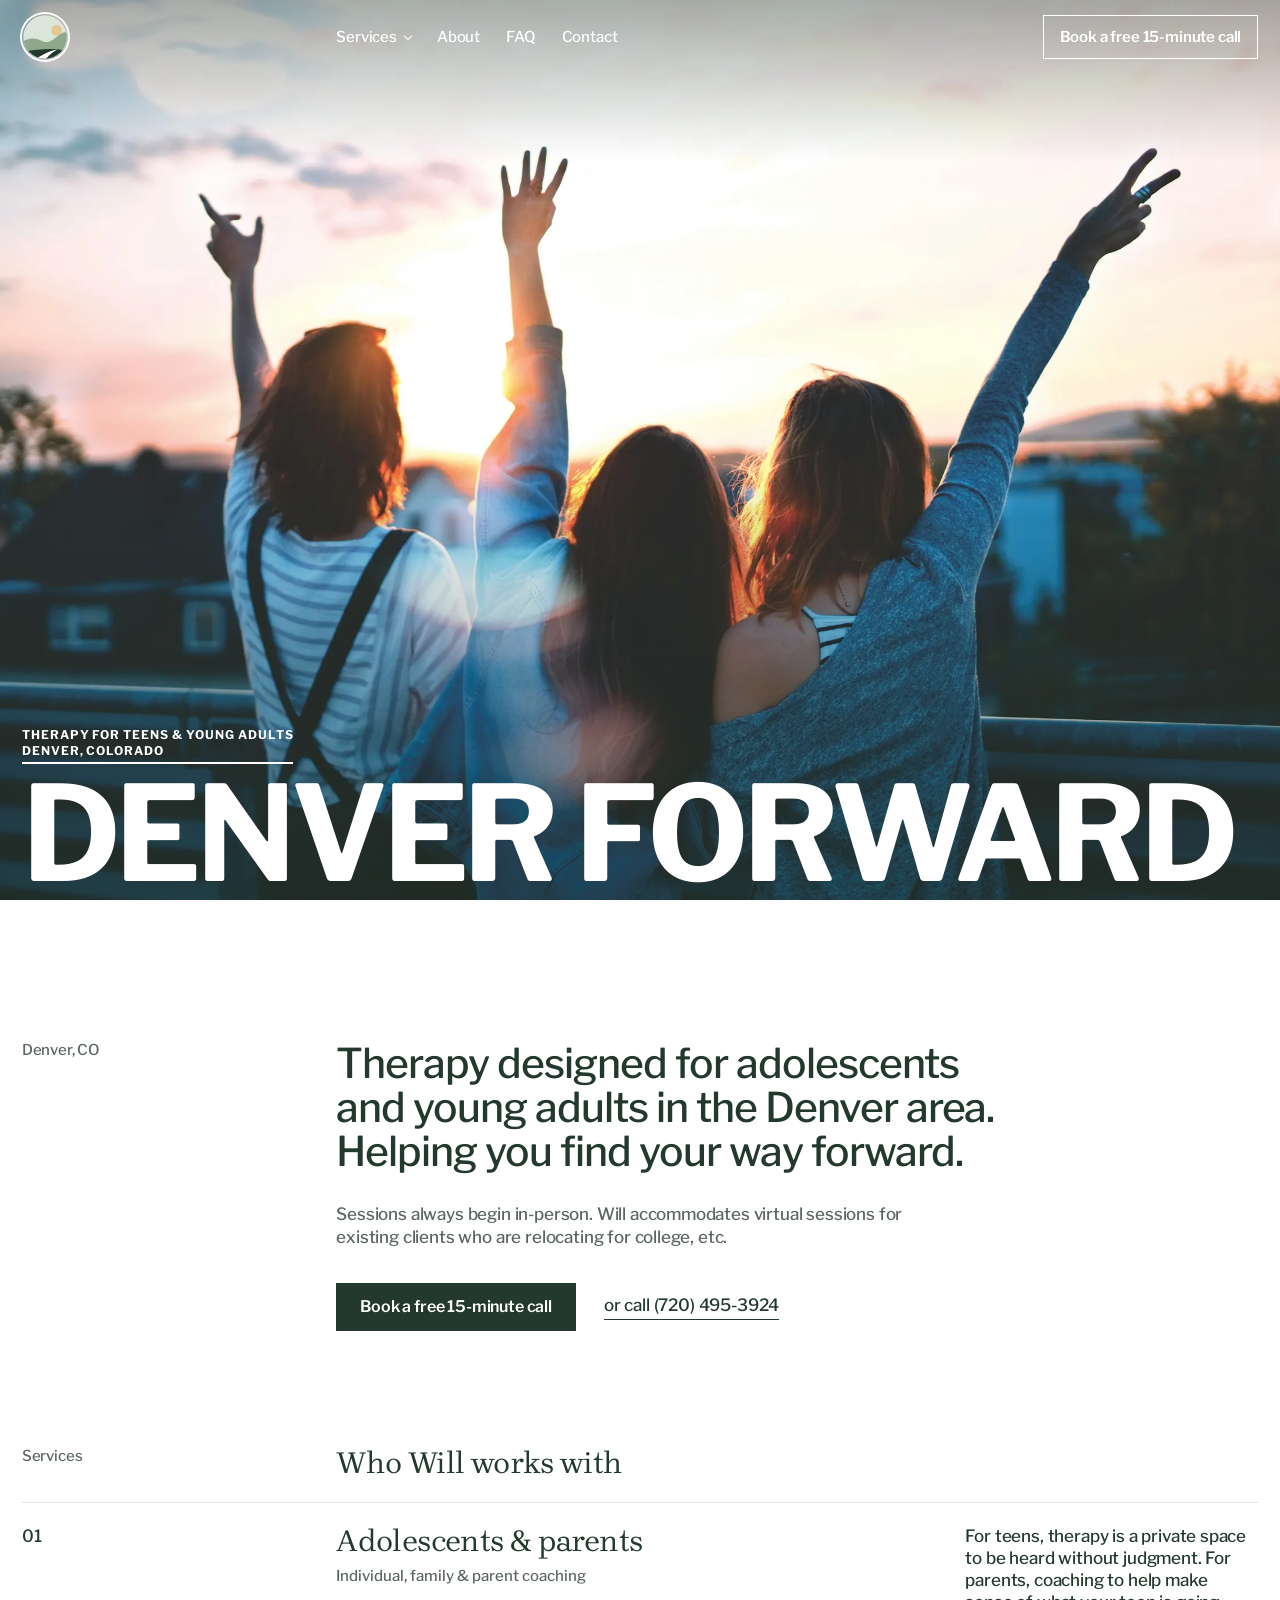
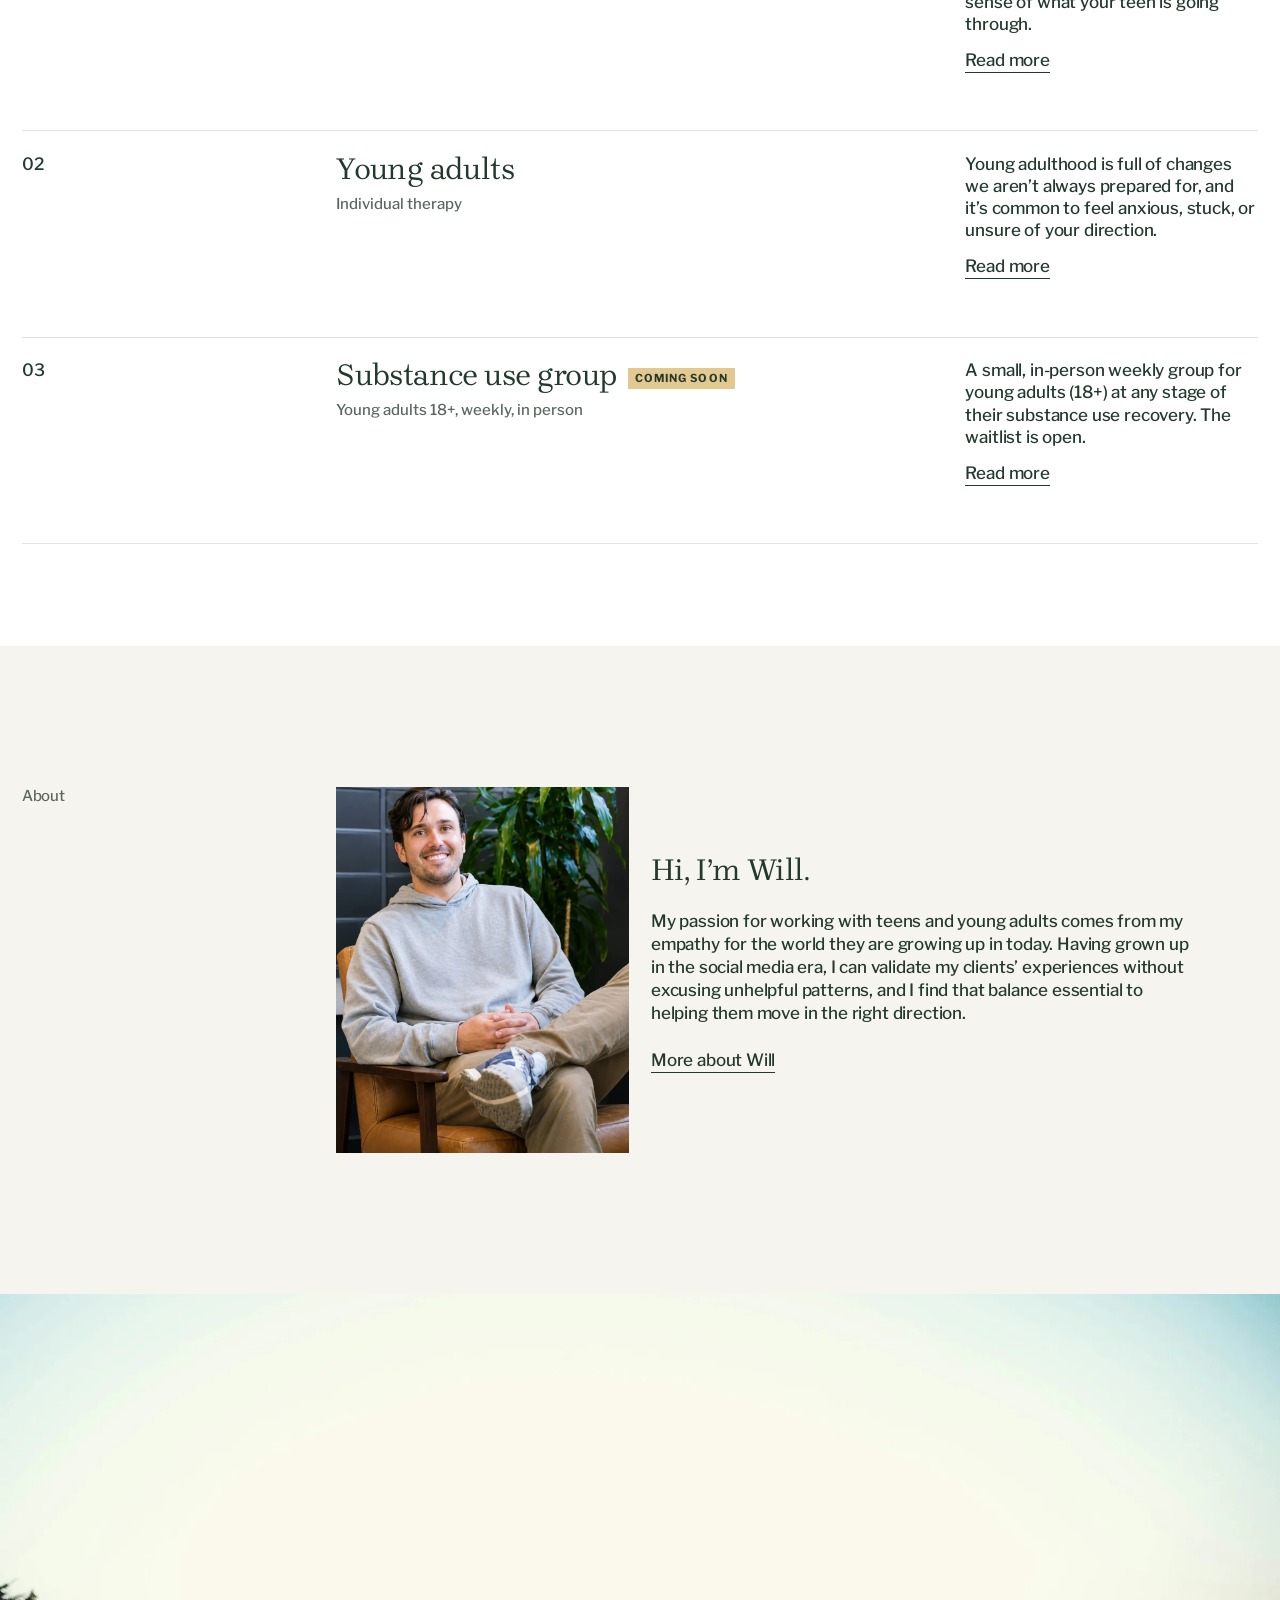
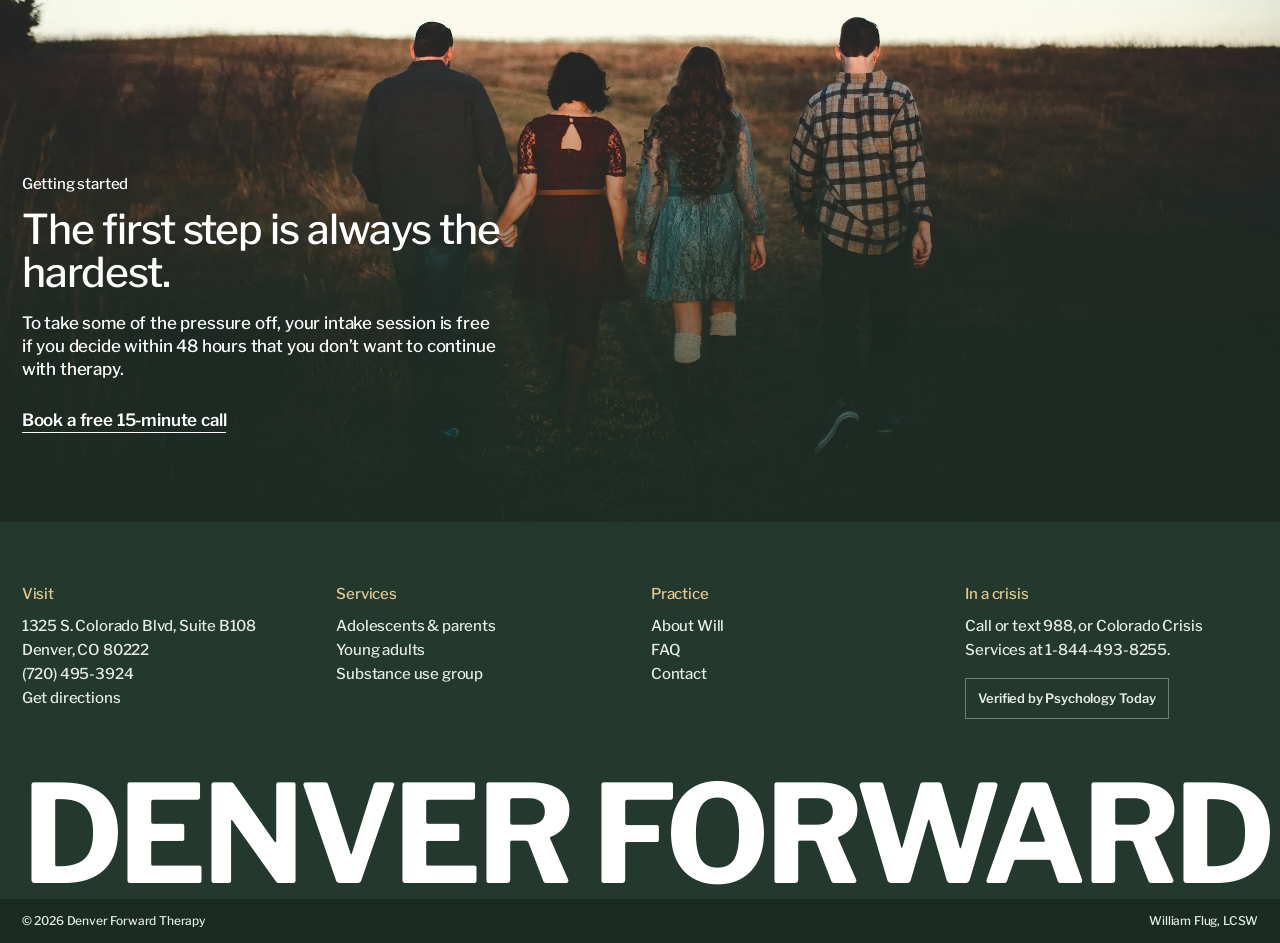
==== index.html @ 70a5f7c2 "Swap band photo to family walking at sunset" ====
<!doctype html>
<html lang="en">
<head>
<meta charset="utf-8">
<meta name="viewport" content="width=device-width, initial-scale=1">
<title>Denver Forward Therapy | Therapy for Teens &amp; Young Adults in Denver</title>
<meta name="description" content="Therapy designed for adolescents and young adults in the Denver area. In-person sessions off Colorado Blvd and I-25 with William Flug, LCSW.">
<meta name="robots" content="noindex, nofollow">
<link rel="canonical" href="https://denverforwardtherapy.com/">
<meta property="og:type" content="website">
<meta property="og:site_name" content="Denver Forward Therapy">
<meta property="og:title" content="Denver Forward Therapy | Therapy for Teens &amp; Young Adults in Denver">
<meta property="og:description" content="Therapy designed for adolescents and young adults in the Denver area. In-person sessions off Colorado Blvd and I-25 with William Flug, LCSW.">
<meta property="og:url" content="https://denverforwardtherapy.com/">
<meta property="og:image" content="https://denverforwardtherapy.com/assets/img/hero-friends-sunset.webp">
<meta name="theme-color" content="#23392D">
<link rel="icon" href="assets/favicon.svg" type="image/svg+xml">
<link rel="apple-touch-icon" href="assets/apple-touch-icon.png">
<link rel="preconnect" href="https://fonts.googleapis.com">
<link rel="preconnect" href="https://fonts.gstatic.com" crossorigin>
<link href="https://fonts.googleapis.com/css2?family=Brygada+1918:wght@400;500&amp;family=Libre+Franklin:wght@400;500;600;700&amp;display=swap" rel="stylesheet">
<link rel="stylesheet" href="assets/site.css">
<script type="application/ld+json">{"@context": "https://schema.org", "@graph": [{"@type": ["LocalBusiness", "MedicalBusiness"], "@id": "https://denverforwardtherapy.com/#practice", "name": "Denver Forward Therapy", "url": "https://denverforwardtherapy.com/", "telephone": "+1-720-495-3924", "image": "https://denverforwardtherapy.com/assets/img/william-flug.webp", "logo": "https://denverforwardtherapy.com/assets/logo.svg", "description": "Therapy designed for adolescents and young adults in the Denver area.", "address": {"@type": "PostalAddress", "streetAddress": "1325 S. Colorado Blvd, Suite B108", "addressLocality": "Denver", "addressRegion": "CO", "postalCode": "80222", "addressCountry": "US"}, "areaServed": {"@type": "City", "name": "Denver"}, "priceRange": "$150 to $175 per session", "paymentAccepted": "HSA, FSA", "founder": {"@type": "Person", "name": "William Flug", "honorificSuffix": "LCSW", "jobTitle": "Licensed Clinical Social Worker", "alumniOf": "University of Denver"}}]}</script>
</head>
<body>
<a class="skip" href="#main">Skip to content</a>
<header class="top g" id="top">
  <a class="home" href="" aria-label="Denver Forward Therapy, home"><img src="assets/badge.svg" alt="Denver Forward Therapy" width="46" height="46"></a>
  <nav aria-label="Main">
    <div class="drop"><button class="ul" type="button" aria-expanded="false" aria-haspopup="true">Services</button><ul><li><a href="services/adolescents-and-parents/">Adolescents &amp; parents<small>Individual, family &amp; parent coaching</small></a></li><li><a href="services/young-adults/">Young adults<small>Individual therapy</small></a></li><li><a href="services/substance-use-group/">Substance use group<small>Young adults 18+, weekly, in person</small></a></li></ul></div>
    <a class="ul" href="about/">About</a>
    <a class="ul" href="faq/">FAQ</a>
    <a class="ul" href="contact/">Contact</a>
    <a class="btn mct" href="contact/">Book a free 15-minute call</a>
  </nav>
  <a class="ct" href="contact/">Book a free 15-minute call</a>
  <button class="menu-btn" aria-expanded="false">Menu</button>
</header>
<main id="main">
<section class="hero" aria-label="Denver Forward Therapy">
  <img src="assets/img/hero-friends-sunset.webp" alt="Three friends on a rooftop with their arms raised toward the sunset" width="2400" height="1603" fetchpriority="high">
  <div class="mark"><span class="word">DENVER FORWARD</span><span class="tag">Therapy for teens &amp; young adults<br>Denver, Colorado</span></div>
</section>

<section class="intro g">
  <p class="lab">Denver, CO</p>
  <p class="big">Therapy designed for adolescents and young adults in the Denver area. Helping you find your way forward.</p>
  <p class="sub">Sessions always begin in-person. Will accommodates virtual sessions for existing clients who are relocating for college, etc.</p>
  <p class="cta"><a class="btn" href="contact/">Book a free 15-minute call</a><a class="line" href="tel:+17204953924">or call (720) 495-3924</a></p>
</section>

<section class="svc" id="services" aria-labelledby="svc-h">
  <div class="g head"><p class="lab">Services</p><h2 id="svc-h">Who Will works with</h2></div>
  <div class="service g" data-img="0">
    <span class="n">01</span>
    <h3><a class="ul" href="services/adolescents-and-parents/">Adolescents &amp; parents</a><small>Individual, family &amp; parent coaching</small></h3>
    <div class="d"><p>For teens, therapy is a private space to be heard without judgment. For parents, coaching to help make sense of what your teen is going through.</p><p><a class="line" href="services/adolescents-and-parents/">Read more</a></p></div>
  </div>
  <div class="service g" data-img="1">
    <span class="n">02</span>
    <h3><a class="ul" href="services/young-adults/">Young adults</a><small>Individual therapy</small></h3>
    <div class="d"><p>Young adulthood is full of changes we aren&rsquo;t always prepared for, and it&rsquo;s common to feel anxious, stuck, or unsure of your direction.</p><p><a class="line" href="services/young-adults/">Read more</a></p></div>
  </div>
  <div class="service g" data-img="2">
    <span class="n">03</span>
    <h3><a class="ul" href="services/substance-use-group/">Substance use group</a><span class="soon">Coming soon</span><small>Young adults 18+, weekly, in person</small></h3>
    <div class="d"><p>A small, in-person weekly group for young adults (18+) at any stage of their substance use recovery. The waitlist is open.</p><p><a class="line" href="services/substance-use-group/">Read more</a></p></div>
  </div>
</section>
<div class="hover-image" id="hover" aria-hidden="true"><img src="assets/img/teens.webp" alt=""><img src="assets/img/young-adults.webp" alt=""><img src="assets/img/substance-use.webp" alt=""></div>

<section class="about" aria-labelledby="ab-h">
  <div class="g">
    <p class="lab">About</p>
    <div class="pic"><img src="assets/img/william-flug.webp" alt="William Flug smiling in a leather armchair in his office, with a tall plant behind him" width="1100" height="1100"></div>
    <div class="txt">
      <h2 id="ab-h">Hi, I&rsquo;m Will.</h2>
      <p>My passion for working with teens and young adults comes from my empathy for the world they are growing up in today. Having grown up in the social media era, I can validate my clients&rsquo; experiences without excusing unhelpful patterns, and I find that balance essential to helping them move in the right direction.</p>
      <p class="more"><a class="line" href="about/">More about Will</a></p>
    </div>
  </div>
</section>

<section class="band" aria-labelledby="band-h">
  <img src="assets/img/family-walking-sunset.webp" alt="A family of four walking together across a field at sunset" width="2400" height="1600" loading="lazy">
  <div class="in g">
    <p class="lab">Getting started</p>
    <h2 id="band-h">The first step is always the hardest.</h2>
    <p>To take some of the pressure off, your intake session is free if you decide within 48 hours that you don&rsquo;t want to continue with therapy.</p>
    <p class="cta"><a class="line" href="contact/">Book a free 15-minute call</a></p>
  </div>
</section>
</main>
<footer>
  <div class="g">
    <div class="c"><b>Visit</b>1325 S. Colorado Blvd, Suite B108<br>Denver, CO 80222<br><a href="tel:+17204953924">(720) 495-3924</a><br><a href="https://www.google.com/maps/search/?api=1&amp;query=1325+S+Colorado+Blvd+Suite+B108+Denver+CO+80222" target="_blank" rel="noopener">Get directions</a></div>
    <div class="c"><b><a href="#services">Services</a></b><a class="ul" href="services/adolescents-and-parents/">Adolescents &amp; parents</a><br><a class="ul" href="services/young-adults/">Young adults</a><br><a class="ul" href="services/substance-use-group/">Substance use group</a><br></div>
    <div class="c"><b>Practice</b><a class="ul" href="about/">About Will</a><br><a class="ul" href="faq/">FAQ</a><br><a class="ul" href="contact/">Contact</a></div>
    <div class="c"><b>In a crisis</b>Call or text <a href="tel:988">988</a>, or Colorado Crisis Services at <a href="tel:+18444938255">1-844-493-8255</a>.
      <br><!-- Psychology Today verified badge: replace with the embed snippet from William's profile -->
      <a class="ptbadge" href="https://www.psychologytoday.com/us/therapists/william-flug-denver-co/1330644" target="_blank" rel="noopener">Verified by Psychology Today</a></div>
  </div>
  <div class="big" aria-hidden="true">DENVER FORWARD</div>
  <div class="base"><span>&copy; 2026 Denver Forward Therapy</span><span>William Flug, LCSW</span></div>
</footer>
<script src="assets/site.js" defer></script>
</body>
</html>
---- assets/site.css ----
:root{
  --bg:#FFFFFF; --off:#F6F4EF; --ink:#23392D; --green:#23392D; --pine:#1A2C22;
  --sage:#8FA88A; --sage-lt:#A9BFA5; --sun:#E3C98F;
  --soft:#5B665F; --line:#E3E4E0;
  --serif:'Brygada 1918',Georgia,serif; --sans:'Libre Franklin',system-ui,sans-serif;
  --m:clamp(16px,1.7vw,26px);
  --s1:clamp(17px,1.25vw,20px); --s2:clamp(26px,2.4vw,38px); --s3:clamp(30px,3.2vw,50px);
  --ease:cubic-bezier(.16,1,.3,1);
}
*{box-sizing:border-box;margin:0;padding:0}
body{background:var(--bg);color:var(--ink);font:500 var(--s1)/1.35 var(--sans);letter-spacing:-.01em;-webkit-font-smoothing:antialiased;overflow-x:hidden}
img{display:block;max-width:100%}
a{color:inherit;text-decoration:none}
::selection{background:var(--sun);color:var(--green)}
:focus-visible{outline:2px solid var(--sage);outline-offset:3px}
.skip{position:absolute;left:-999px;top:8px;background:var(--green);color:#fff;padding:10px 14px;z-index:99}
.skip:focus{left:8px}
.g{display:grid;grid-template-columns:repeat(4,1fr);column-gap:var(--m);padding:0 var(--m)}
.lab{font:500 15px/1.3 var(--sans);color:var(--soft)}
.ul{background:linear-gradient(currentColor,currentColor) 0 100%/0 1px no-repeat;transition:background-size .6s var(--ease)}
.ul:hover,.ul.on{background-size:100% 1px}
.line{border-bottom:1px solid currentColor;padding-bottom:2px}
.btn{display:inline-block;background:var(--green);color:#fff;font:600 16px/1 var(--sans);padding:16px 24px;border:0;cursor:pointer;transition:background .3s}
.btn:hover{background:#34503F}

/* header */
.top{position:fixed;inset:0 0 auto;z-index:50;padding-top:14px;padding-bottom:14px;font-size:15px;color:#fff;align-items:center;transition:color .3s,background .3s,border-color .3s;border-bottom:1px solid transparent}
.top .home{grid-column:1;display:block;width:max-content}
.top .home img{height:46px;width:46px;border-radius:50%;box-shadow:0 0 0 2px rgba(255,255,255,.95)}
.top nav{grid-column:2/4;display:flex;gap:26px;align-items:center}
.top .ct{grid-column:4;justify-self:end;font-weight:600;border:1.5px solid currentColor;padding:11px 16px;transition:background .3s,color .3s}
.top .ct:hover{background:#fff;color:var(--green)}
.top.light{color:var(--ink);background:rgba(255,255,255,.96);border-color:var(--line)}
.top.light .ct{background:var(--green);border-color:var(--green);color:#fff}
.top.light .ct:hover{background:#34503F}
.top nav a[aria-current] {background-size:100% 1px}
.drop{position:relative}
.drop>button{font:inherit;color:inherit;background:none;border:0;padding:0;cursor:default;letter-spacing:inherit}
.drop>button::after{content:"";display:inline-block;width:5px;height:5px;border-right:1.4px solid currentColor;border-bottom:1.4px solid currentColor;transform:translateY(-3px) rotate(45deg);margin-left:8px}
.drop ul{list-style:none;position:absolute;top:calc(100% + 14px);left:-18px;min-width:270px;background:#fff;color:var(--ink);border:1px solid var(--line);padding:8px 0;display:none}
.drop ul::before{content:"";position:absolute;left:0;right:0;top:-18px;height:18px}
.drop:hover ul,.drop:focus-within ul,.drop.open ul{display:block}
.drop li a{display:block;padding:10px 18px}
.drop li a:hover{background:var(--off)}
.drop li small{display:block;font-size:13px;color:var(--soft);margin-top:2px}
.menu-btn{display:none;grid-column:4;justify-self:end;background:none;border:0;color:inherit;font:600 15px var(--sans);cursor:pointer}

/* hero */
.hero{position:relative;height:100svh;min-height:540px;overflow:hidden;background:#9fb3c4}
.hero img{position:absolute;inset:0;width:100%;height:100%;object-fit:cover;object-position:50% 35%}
.hero::after{content:"";position:absolute;inset:0;background:linear-gradient(180deg,rgba(26,44,34,.38) 0%,rgba(26,44,34,0) 18%,rgba(26,44,34,0) 52%,rgba(26,44,34,.55) 100%);pointer-events:none}
.mark{position:absolute;left:var(--m);right:var(--m);bottom:calc(var(--m)*.6);z-index:2;color:#fff;display:flex;flex-direction:column-reverse;align-items:flex-start;gap:clamp(12px,1.4vw,20px)}
.mark .word{font:700 10.3vw/.8 var(--sans);letter-spacing:-.04em;white-space:nowrap;display:block;transform:translateY(10%);opacity:0;transition:transform 1.4s var(--ease),opacity 1s}
.loaded .mark .word{transform:none;opacity:1}
.mark .tag{font:700 12px/1.3 var(--sans);letter-spacing:.08em;text-transform:uppercase;white-space:nowrap;border-bottom:2px solid #fff;padding-bottom:3px}

/* intro */
.intro{padding-top:clamp(90px,11vw,160px);padding-bottom:clamp(80px,9vw,130px)}
.intro .lab{grid-column:1}
.intro .big{grid-column:2/5;font:500 var(--s3)/1.08 var(--sans);letter-spacing:-.025em;max-width:24ch}
.intro .sub{grid-column:2/4;margin-top:30px;color:var(--soft);max-width:48ch}
.intro .cta{grid-column:2/5;margin-top:34px;display:flex;flex-wrap:wrap;gap:16px 28px;align-items:center}

/* services list */
.svc{padding-bottom:clamp(60px,8vw,110px)}
.svc .head{padding-bottom:var(--m)}
.svc .head .lab{grid-column:1}
.svc .head h2{grid-column:2/4;font:400 var(--s2)/1.1 var(--serif);letter-spacing:-.02em}
.service{border-top:1px solid var(--line);padding-top:var(--m);padding-bottom:5vh;align-items:start;margin:0 var(--m);padding-left:0;padding-right:0}
.service:last-child{border-bottom:1px solid var(--line)}
.service .n{grid-column:1;font-size:var(--s1)}
.service h3{grid-column:2/4;font:400 var(--s2)/1.1 var(--serif);letter-spacing:-.02em;justify-self:start}
.service h3 small{display:block;font:500 15px/1.3 var(--sans);letter-spacing:0;color:var(--soft);margin-top:8px}
.service .d{grid-column:4}
.service .d p{line-height:1.3;padding-bottom:14px}
.service .d .fee{font-size:15px;color:var(--soft)}
#services{scroll-margin-top:100px}
.soon{display:inline-block;font:700 11px/1 var(--sans);letter-spacing:.1em;text-transform:uppercase;background:var(--sun);color:var(--green);padding:5px 7px;margin-left:10px;vertical-align:middle}
.hover-image{position:fixed;left:0;top:0;width:clamp(220px,19.5vw,300px);aspect-ratio:3/2;z-index:40;pointer-events:none;opacity:0;transition:opacity .2s;overflow:hidden}
.hover-image.on{opacity:1}
.hover-image img{position:absolute;inset:0;width:100%;height:100%;object-fit:cover;opacity:0}
.hover-image img.on{opacity:1}

/* about teaser */
.about{padding:clamp(90px,11vw,150px) 0;background:var(--off)}
.about .g{align-items:center}
.about .lab{grid-column:1;align-self:start}
.about .pic{grid-column:2;aspect-ratio:4/5;overflow:hidden}
.about .pic img{width:100%;height:100%;object-fit:cover;object-position:35% 50%}
.about .txt{grid-column:3/5;max-width:46ch}
.about h2{font:400 var(--s2)/1.1 var(--serif);letter-spacing:-.02em;margin-bottom:22px}
.about .txt p{margin-bottom:14px}
.about .txt .more{margin-top:24px}

/* band */
.band{position:relative;height:92vh;min-height:560px;overflow:hidden;color:#fff}
.band>img{position:absolute;inset:0;width:100%;height:100%;object-fit:cover;object-position:50% 50%}
.band::after{content:"";position:absolute;inset:0;background:linear-gradient(0deg,rgba(26,44,34,.82) 0%,rgba(26,44,34,.45) 32%,rgba(26,44,34,0) 58%)}
.band .in{position:relative;z-index:2;height:100%;align-content:end;padding-bottom:clamp(40px,7vw,90px)}
.band .lab{grid-column:1;color:#fff}
.band h2{grid-column:1/3;font:500 var(--s3)/1.05 var(--sans);letter-spacing:-.025em;margin:14px 0 18px}
.band p{grid-column:1/3;max-width:40ch}
.band .cta{grid-column:1/3;margin-top:28px}
.band .cta a{font-weight:600}

/* inner pages */
.page{padding-top:clamp(150px,14vw,210px)}
.phead{padding-bottom:clamp(50px,6vw,80px)}
.phead .lab{grid-column:1}
.phead h1{grid-column:2/5;font:500 var(--s3)/1.06 var(--sans);letter-spacing:-.025em;max-width:22ch}
.phead .sub{grid-column:2/4;margin-top:22px;color:var(--soft);max-width:48ch}
.body{padding-bottom:clamp(90px,10vw,150px)}
.body .rule{grid-column:2/5;border-top:1px solid var(--line);margin-bottom:clamp(36px,4vw,56px)}
.prose{grid-column:2/4;max-width:60ch}
.prose p{line-height:1.5;font-weight:400}
.prose p+p{margin-top:20px}
.prose .first{font:400 clamp(21px,1.75vw,26px)/1.4 var(--serif);letter-spacing:-.01em}
.prose h2{font:400 var(--s2)/1.1 var(--serif);letter-spacing:-.02em;margin:56px 0 20px}
.prose .note{margin-top:36px;padding-top:16px;border-top:1px solid var(--line);color:var(--soft);font-size:16px}
.side{grid-column:4;font-size:16px;line-height:1.45;padding-left:clamp(0px,1.5vw,24px)}
.side .box{position:sticky;top:120px}
.side h2{font:500 15px/1.3 var(--sans);color:var(--soft);margin-bottom:6px}
.side p{margin-bottom:24px}
.side .btn{font-size:15px;padding:14px 18px}

/* about page */
.bio .pic{grid-column:2;aspect-ratio:4/5;overflow:hidden;align-self:start;position:sticky;top:110px}
.bio .pic img{width:100%;height:100%;object-fit:cover;object-position:35% 50%}
.bio .prose{grid-column:3/5;max-width:56ch}
.creds{list-style:none;margin-top:40px;border-top:1px solid var(--line);font-size:15px;color:var(--soft)}
.creds li{padding:11px 0;border-bottom:1px solid var(--line)}
.creds b{color:var(--ink);font-weight:600}

/* faq */
.faq{grid-column:2/5}
.faq details{border-top:1px solid var(--line)}
.faq details:last-child{border-bottom:1px solid var(--line)}
.faq summary{list-style:none;cursor:pointer;display:grid;grid-template-columns:1fr auto;gap:24px;align-items:baseline;padding:var(--m) 0}
.faq summary::-webkit-details-marker{display:none}
.faq summary span{font:400 var(--s2)/1.15 var(--serif);letter-spacing:-.02em}
.faq summary i{font:400 26px/1 var(--sans);font-style:normal;transition:transform .35s var(--ease)}
.faq details[open] summary i{transform:rotate(45deg)}
.faq .a{padding:0 0 calc(var(--m)*1.6);max-width:60ch}
.faq .a p{line-height:1.5;font-weight:400}
.faq .a p+p{margin-top:12px}

/* contact */
.contact .side{grid-column:1;padding-left:0;font-size:15px}
form.f{grid-column:2/5;display:grid;grid-template-columns:repeat(3,1fr);gap:28px var(--m)}
.f label{display:block;font-size:13px;color:var(--soft);margin-bottom:4px}
.f input,.f select,.f textarea{width:100%;background:none;border:0;border-bottom:1px solid #c5c9c4;color:var(--ink);font:500 var(--s1) var(--sans);padding:8px 0;border-radius:0;appearance:none;outline:none}
.f select{background:url("data:image/svg+xml,%3Csvg xmlns='http://www.w3.org/2000/svg' width='10' height='6'%3E%3Cpath d='M1 1l4 4 4-4' fill='none' stroke='%2323392D' stroke-width='1.3'/%3E%3C/svg%3E") no-repeat right 2px center;padding-right:18px}
.f input:focus,.f select:focus,.f textarea:focus{border-bottom-color:var(--ink)}
.f .full{grid-column:1/-1}
.f .note{grid-column:1/-1;font-size:14px;line-height:1.45;color:var(--soft);max-width:70ch}
.f .ck{grid-column:1/-1;display:flex;gap:10px;align-items:flex-start;font-size:14px;color:var(--ink)}
.f .ck input{width:16px;height:16px;margin-top:2px;appearance:auto;accent-color:var(--green);flex:none}
.f .btn{justify-self:start}

/* footer */
footer{overflow:hidden;background:var(--green);color:#E6EBE6;font-size:15px;padding:60px 0 0}
footer .c{line-height:1.6}
footer .c b{display:block;font-weight:500;color:var(--sun);margin-bottom:8px}
footer a:hover{color:#fff;text-decoration:underline;text-underline-offset:3px}
footer .c .flogo{height:42px;width:auto;margin-bottom:18px}
.ptbadge{display:inline-block;margin-top:16px;border:1px solid rgba(255,255,255,.35);padding:9px 12px;font-size:13px;font-weight:600}
footer .big{padding:64px var(--m) calc(var(--m)*.6);font:700 10.6vw/.76 var(--sans);letter-spacing:-.04em;white-space:nowrap;color:#fff}
footer .base{display:flex;justify-content:space-between;gap:16px;padding:14px var(--m);font-size:12px;background:var(--pine)}

.nf{min-height:70vh}

@media (prefers-reduced-motion:reduce){.mark .word{opacity:1;transform:none;transition:none}}
@media (max-width:900px){
  .g{grid-template-columns:1fr 1fr}
  .g>*{grid-column:1/-1!important}
  .top nav{display:none}
  .top .ct{display:none}
  .menu-btn{display:block}
  .top .home{grid-column:1!important;grid-row:1}.menu-btn{grid-column:2!important;grid-row:1}
  .top nav{grid-row:2}
  .top.open{background:#fff;color:var(--ink);border-color:var(--line)}
  .top.open nav{display:flex;flex-direction:column;align-items:stretch;gap:0;padding-top:14px}
  .top.open nav>a,.top.open .drop>button{display:block;padding:13px 0;border-bottom:1px solid var(--line);text-align:left;width:100%;font-size:18px}
  .top.open .drop>button::after{display:none}
  .top.open .drop ul{display:block;position:static;border:0;padding:0 0 6px 14px;min-width:0}
  .top.open .drop ul::before{display:none}
  .top.open .drop li a{padding:9px 0}
  .top.open nav .mct{display:block;margin-top:16px;text-align:center}
  .mark{flex-direction:column-reverse;gap:10px}
  .mark .tag{text-align:left;margin:0}
  .mark .word{font-size:10.2vw}
  .intro .lab,.svc .head .lab,.about .lab,.band .lab,.phead .lab{margin-bottom:14px}
  .band>img{object-position:55% 50%}
  .service .n{margin-bottom:8px}.service .d{margin-top:14px}
  .hover-image{display:none}
  .about .pic{max-width:420px;margin-bottom:30px}
  .side{padding-left:0;margin-top:44px;padding-top:28px;border-top:1px solid var(--line)}
  .side .box,.bio .pic{position:static}
  .bio .pic{max-width:420px;margin-bottom:34px}
  .contact .side{margin:0 0 40px;border:0;padding:0}
  form.f{grid-template-columns:1fr}
  footer .c{margin-bottom:26px}
  footer .big{font-size:10.2vw}
}
@media (min-width:901px){.top nav .mct{display:none}}
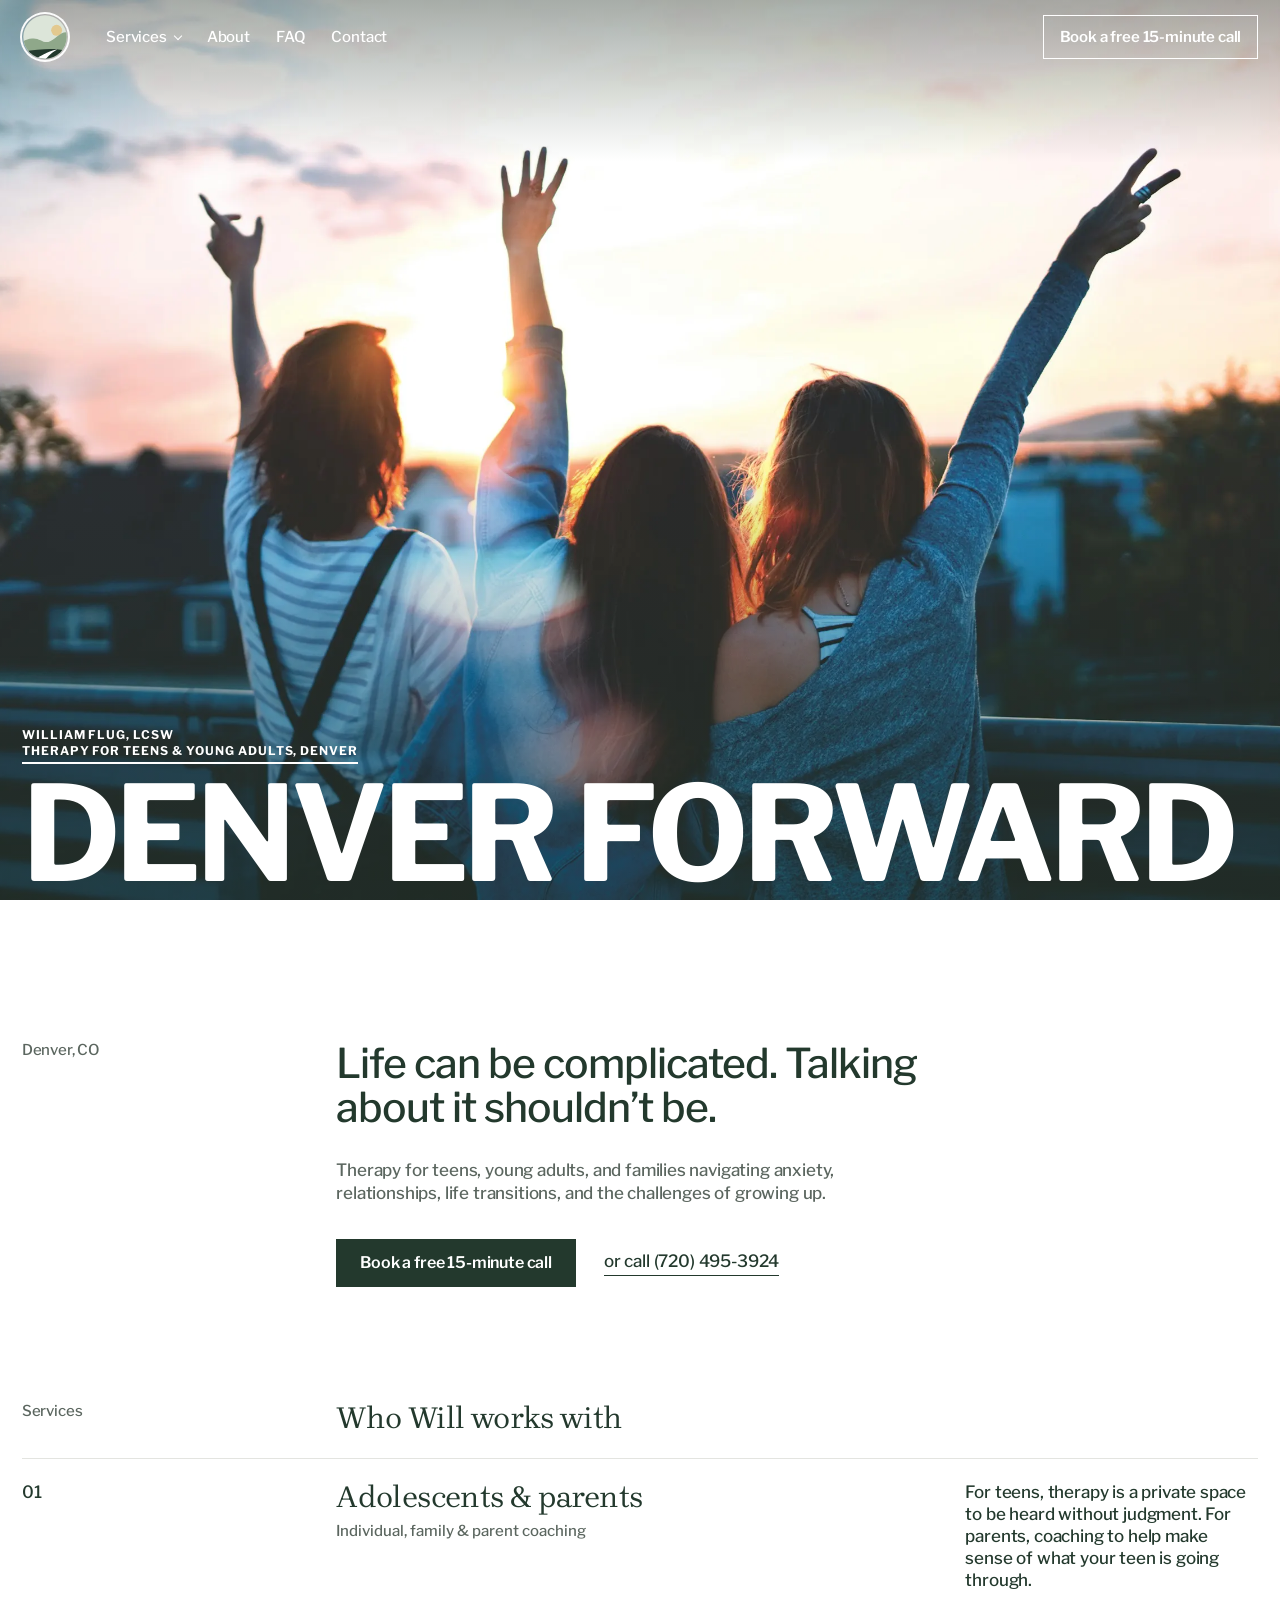
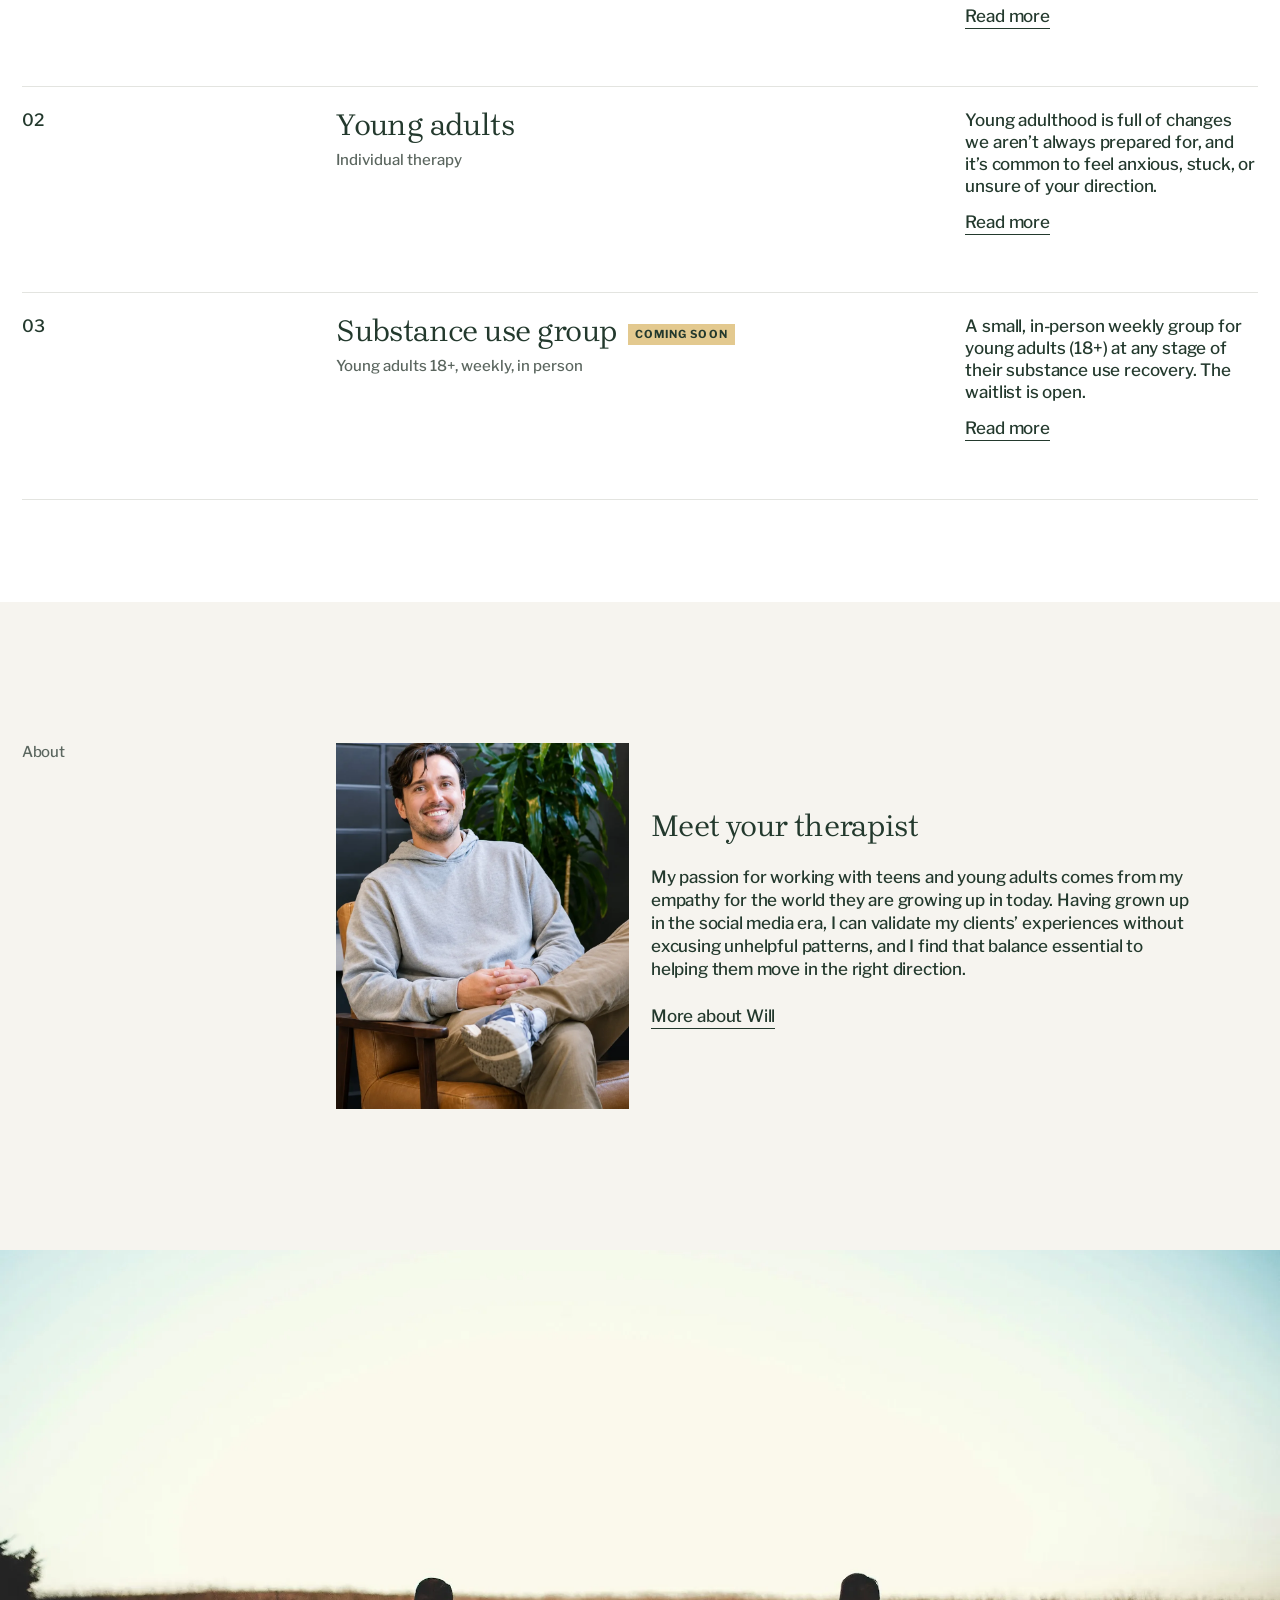
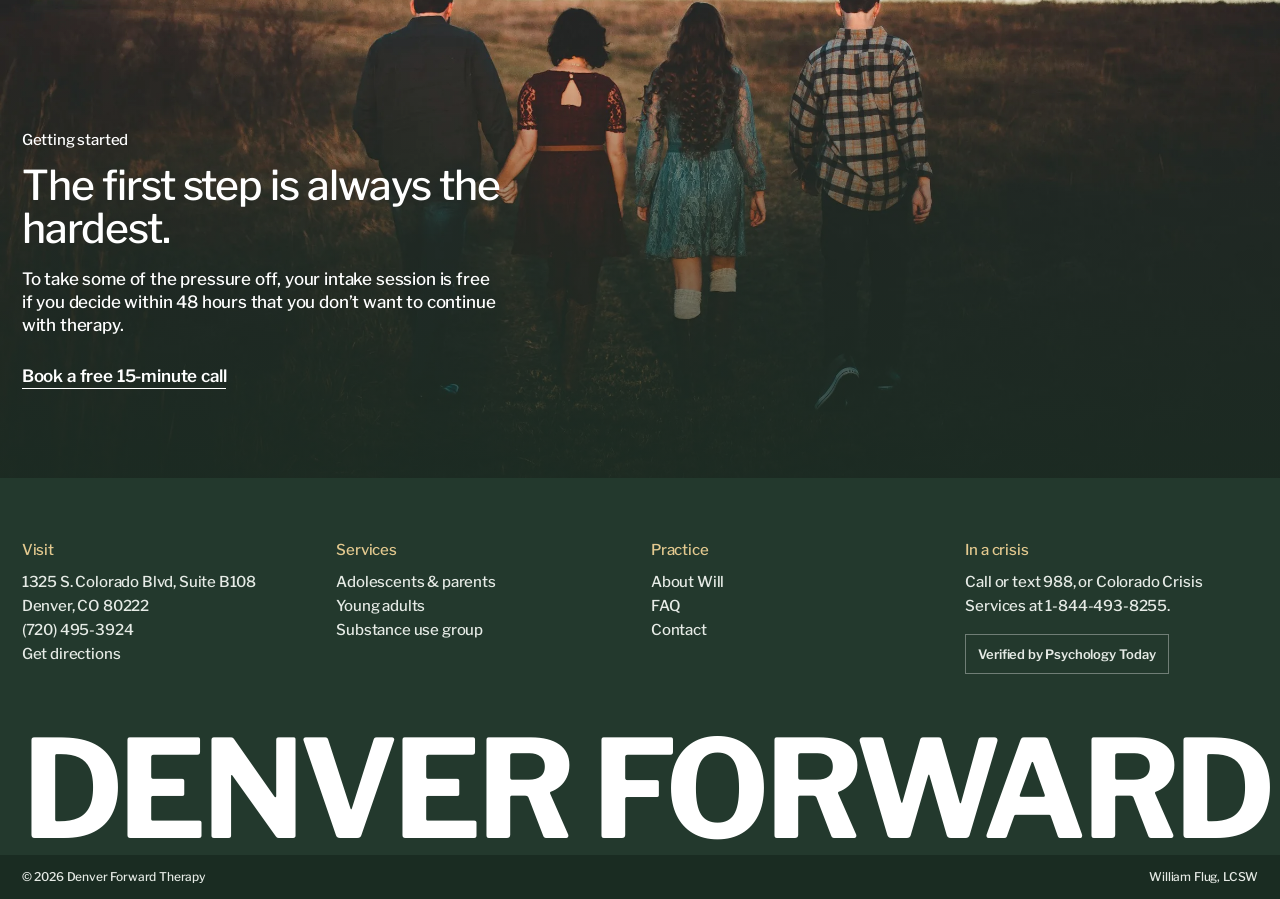
==== commit 191671e9: "William's copy edits, name in hero, nav next to logo" ====
--- a/index.html
+++ b/index.html
@@ -39,13 +39,13 @@
 <main id="main">
 <section class="hero" aria-label="Denver Forward Therapy">
   <img src="assets/img/hero-friends-sunset.webp" alt="Three friends on a rooftop with their arms raised toward the sunset" width="2400" height="1603" fetchpriority="high">
-  <div class="mark"><span class="word">DENVER FORWARD</span><span class="tag">Therapy for teens &amp; young adults<br>Denver, Colorado</span></div>
+  <div class="mark"><span class="word">DENVER FORWARD</span><span class="tag">William Flug, LCSW<br>Therapy for teens &amp; young adults, Denver</span></div>
 </section>
 
 <section class="intro g">
   <p class="lab">Denver, CO</p>
-  <p class="big">Therapy designed for adolescents and young adults in the Denver area. Helping you find your way forward.</p>
-  <p class="sub">Sessions always begin in-person. Will accommodates virtual sessions for existing clients who are relocating for college, etc.</p>
+  <p class="big">Life can be complicated. Talking about it shouldn&rsquo;t be.</p>
+  <p class="sub">Therapy for teens, young adults, and families navigating anxiety, relationships, life transitions, and the challenges of growing up.</p>
   <p class="cta"><a class="btn" href="contact/">Book a free 15-minute call</a><a class="line" href="tel:+17204953924">or call (720) 495-3924</a></p>
 </section>
 
@@ -74,7 +74,7 @@
     <p class="lab">About</p>
     <div class="pic"><img src="assets/img/william-flug.webp" alt="William Flug smiling in a leather armchair in his office, with a tall plant behind him" width="1100" height="1100"></div>
     <div class="txt">
-      <h2 id="ab-h">Hi, I&rsquo;m Will.</h2>
+      <h2 id="ab-h">Meet your therapist</h2>
       <p>My passion for working with teens and young adults comes from my empathy for the world they are growing up in today. Having grown up in the social media era, I can validate my clients&rsquo; experiences without excusing unhelpful patterns, and I find that balance essential to helping them move in the right direction.</p>
       <p class="more"><a class="line" href="about/">More about Will</a></p>
     </div>
--- a/assets/site.css
+++ b/assets/site.css
@@ -202,4 +202,8 @@
   footer .c{margin-bottom:26px}
   footer .big{font-size:10.2vw}
 }
-@media (min-width:901px){.top nav .mct{display:none}}
+@media (min-width:901px){.top nav .mct{display:none}
+  .top{display:flex;align-items:center;gap:0}
+  .top nav{margin-left:clamp(28px,3vw,48px)}
+  .top .ct{margin-left:auto}
+  .menu-btn{display:none}}
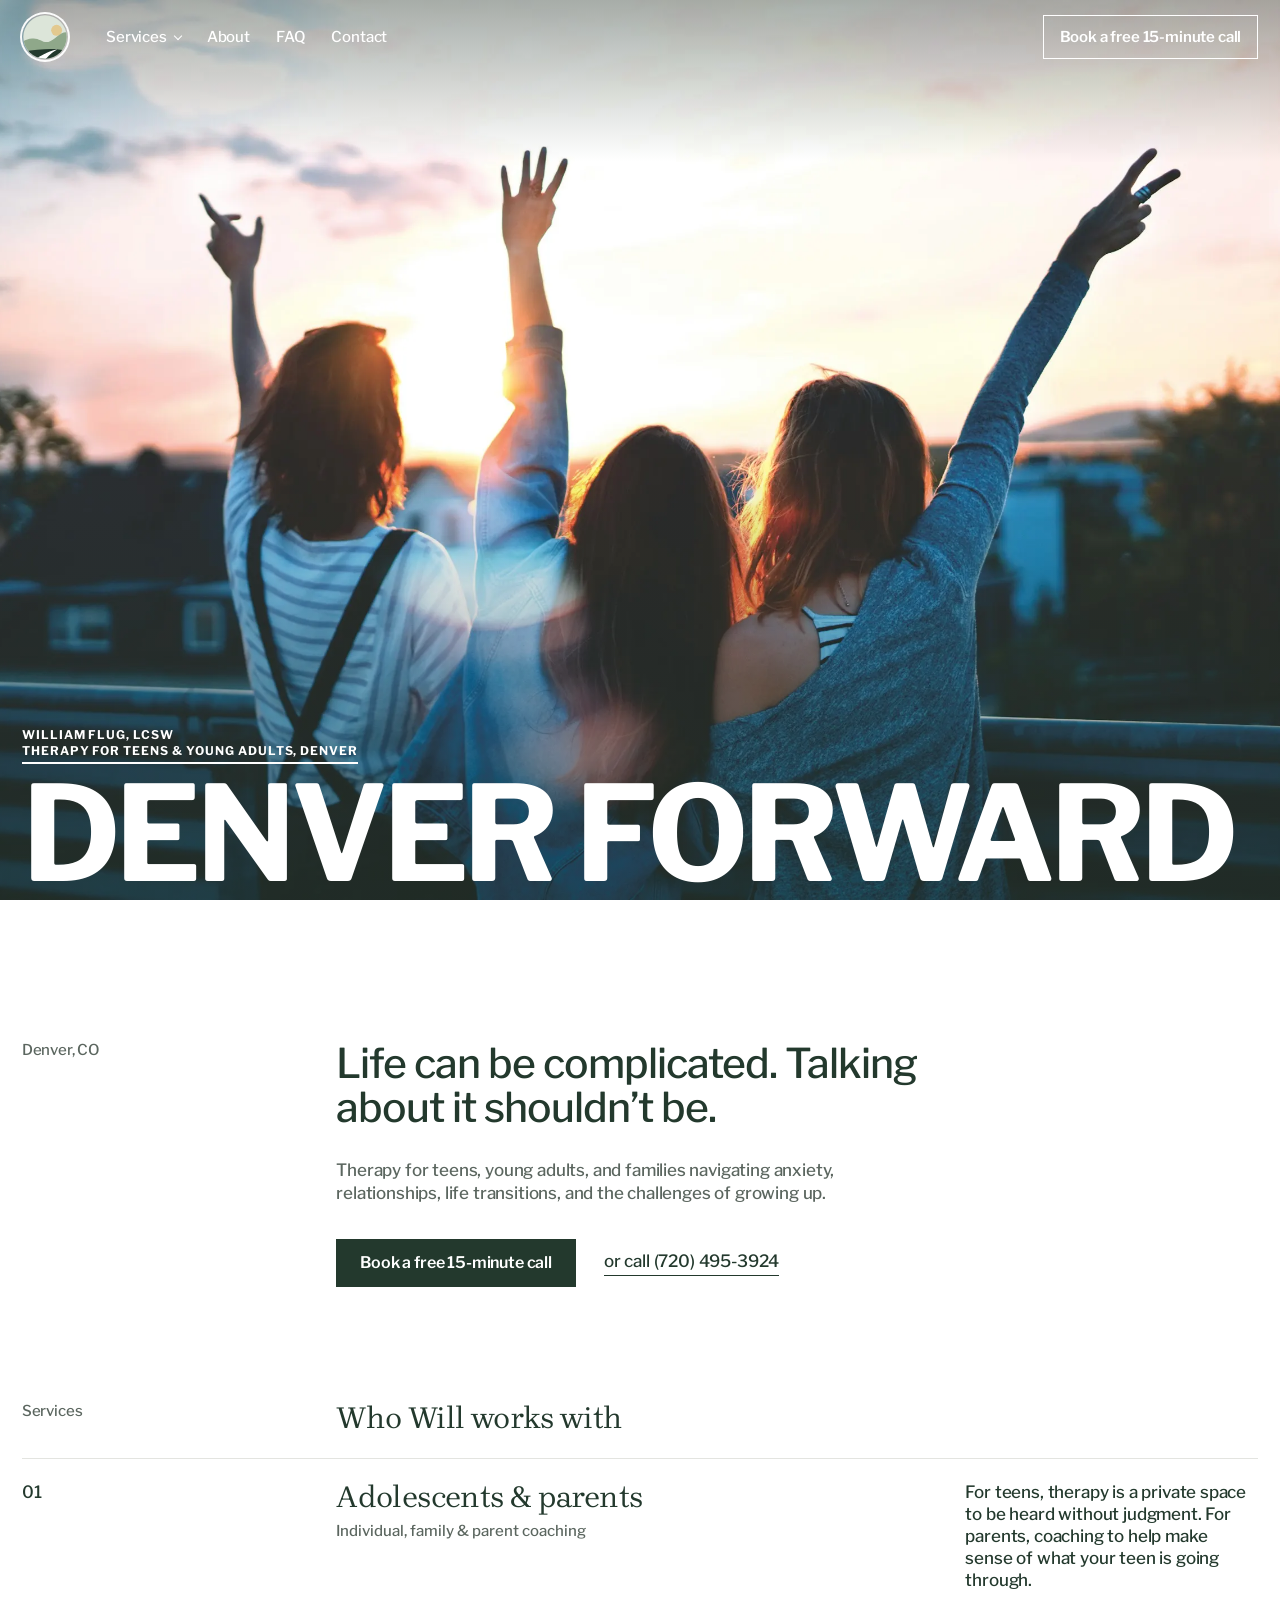
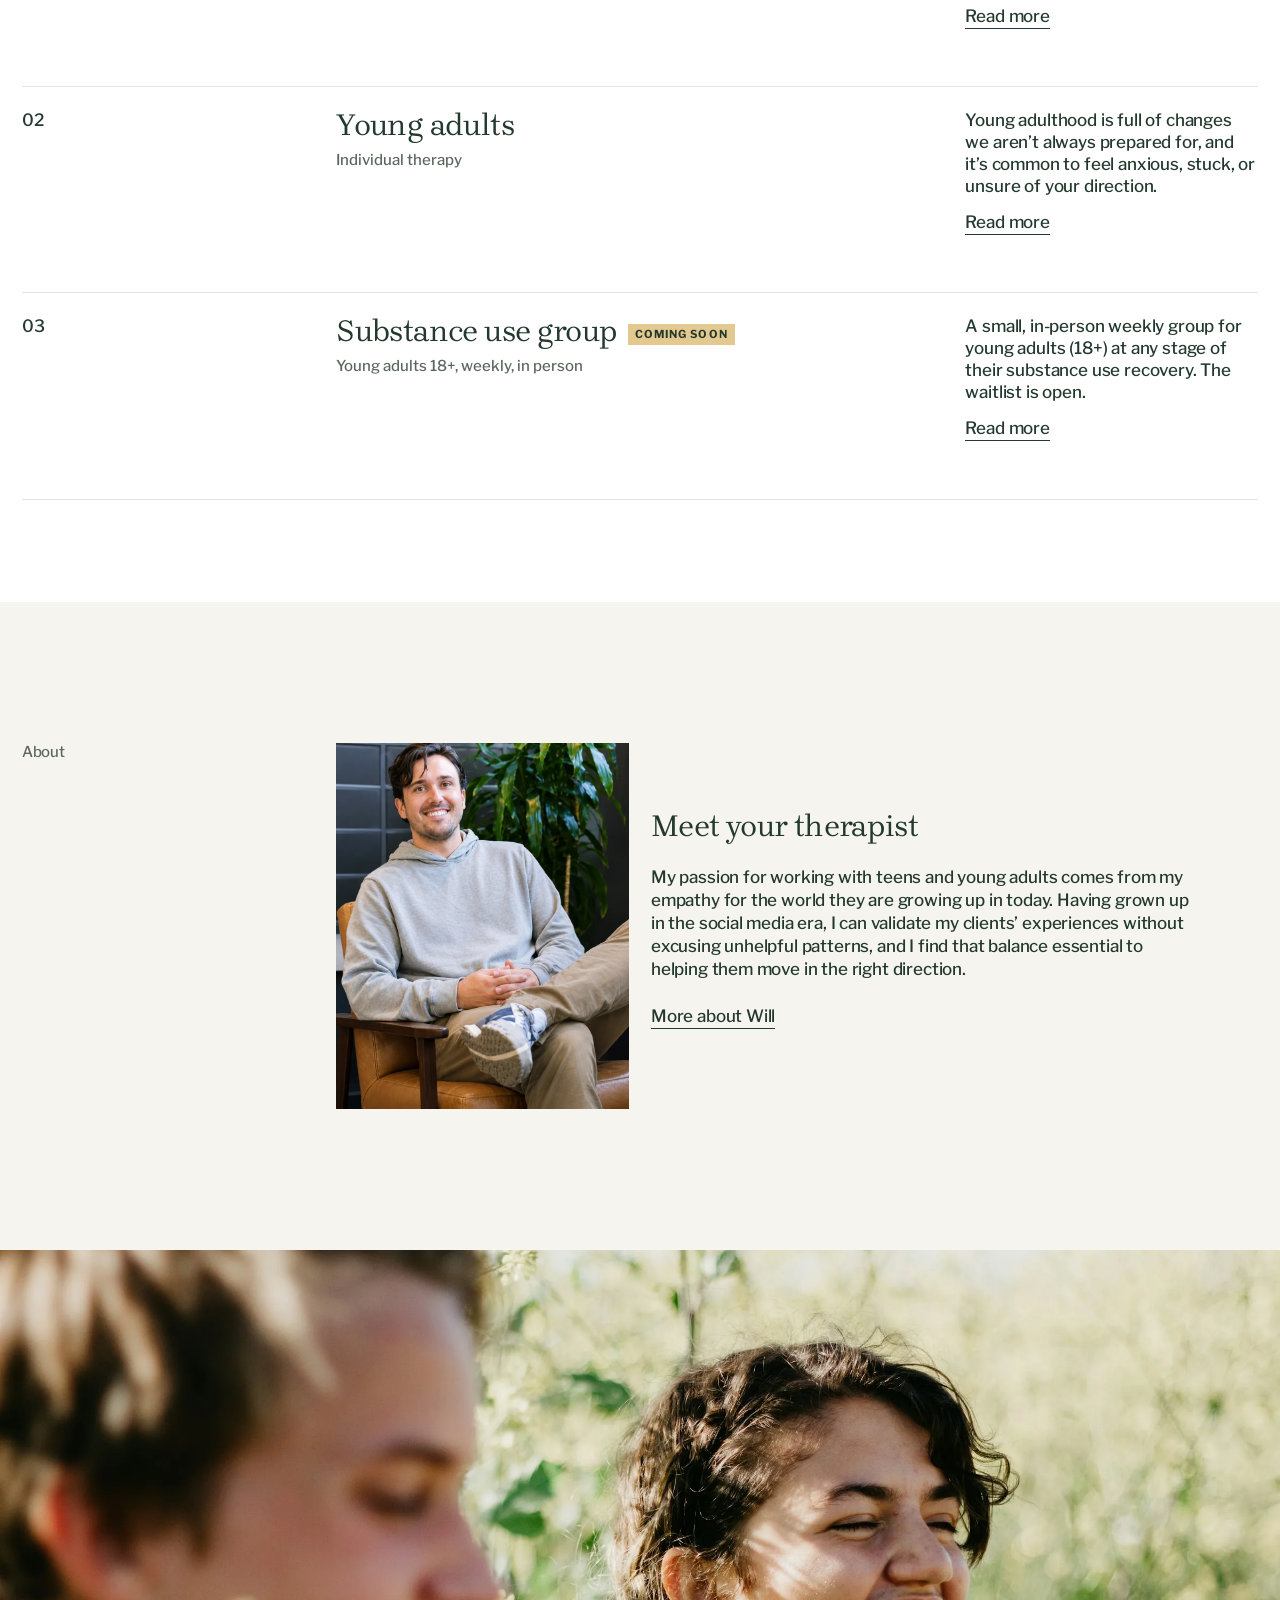
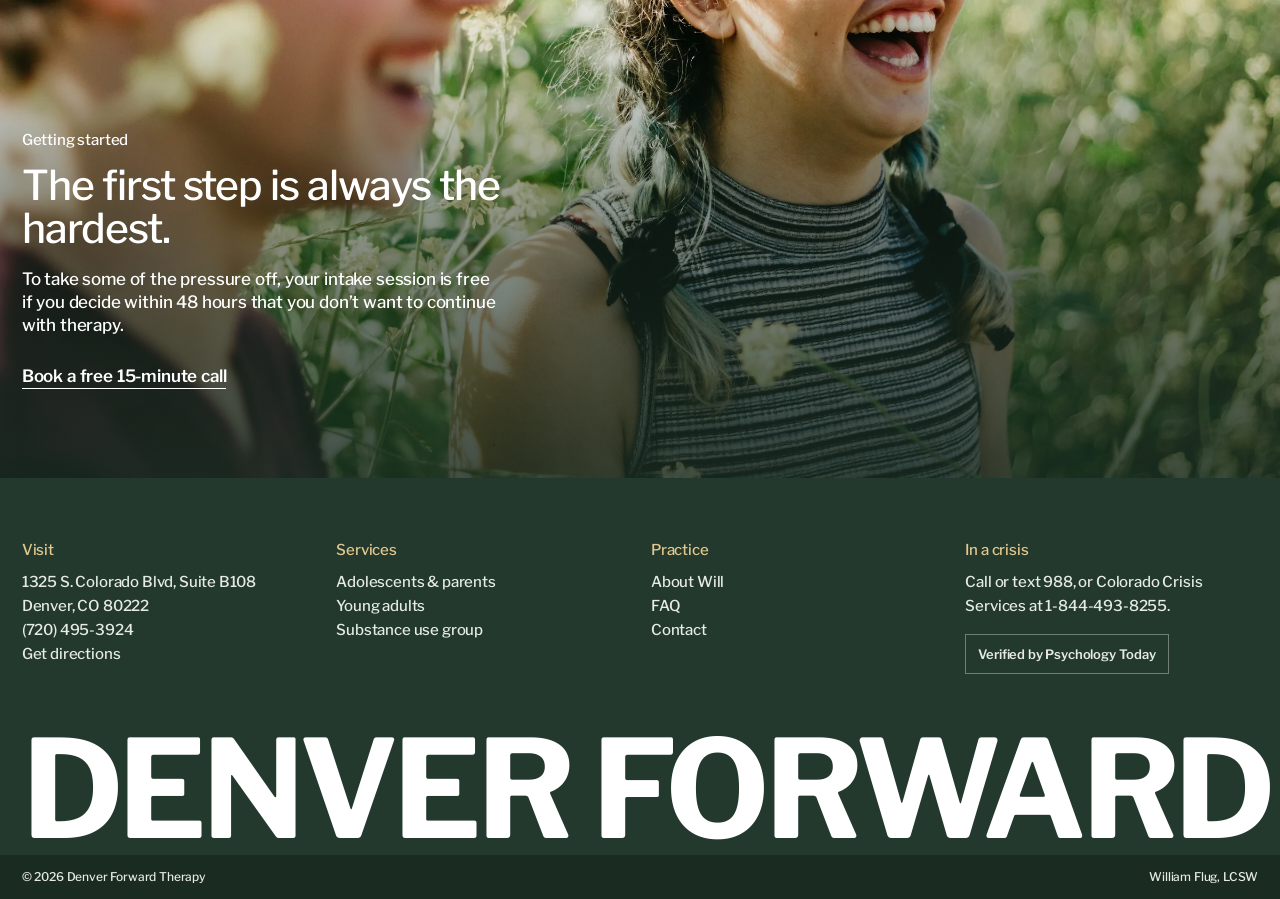
==== commit 998ff362: "Swap band photo to friends laughing outside" ====
--- a/index.html
+++ b/index.html
@@ -82,7 +82,7 @@
 </section>
 
 <section class="band" aria-labelledby="band-h">
-  <img src="assets/img/family-walking-sunset.webp" alt="A family of four walking together across a field at sunset" width="2400" height="1600" loading="lazy">
+  <img src="assets/img/friends-laughing.webp" alt="Two friends laughing together outside on a sunny day" width="2400" height="1600" loading="lazy">
   <div class="in g">
     <p class="lab">Getting started</p>
     <h2 id="band-h">The first step is always the hardest.</h2>
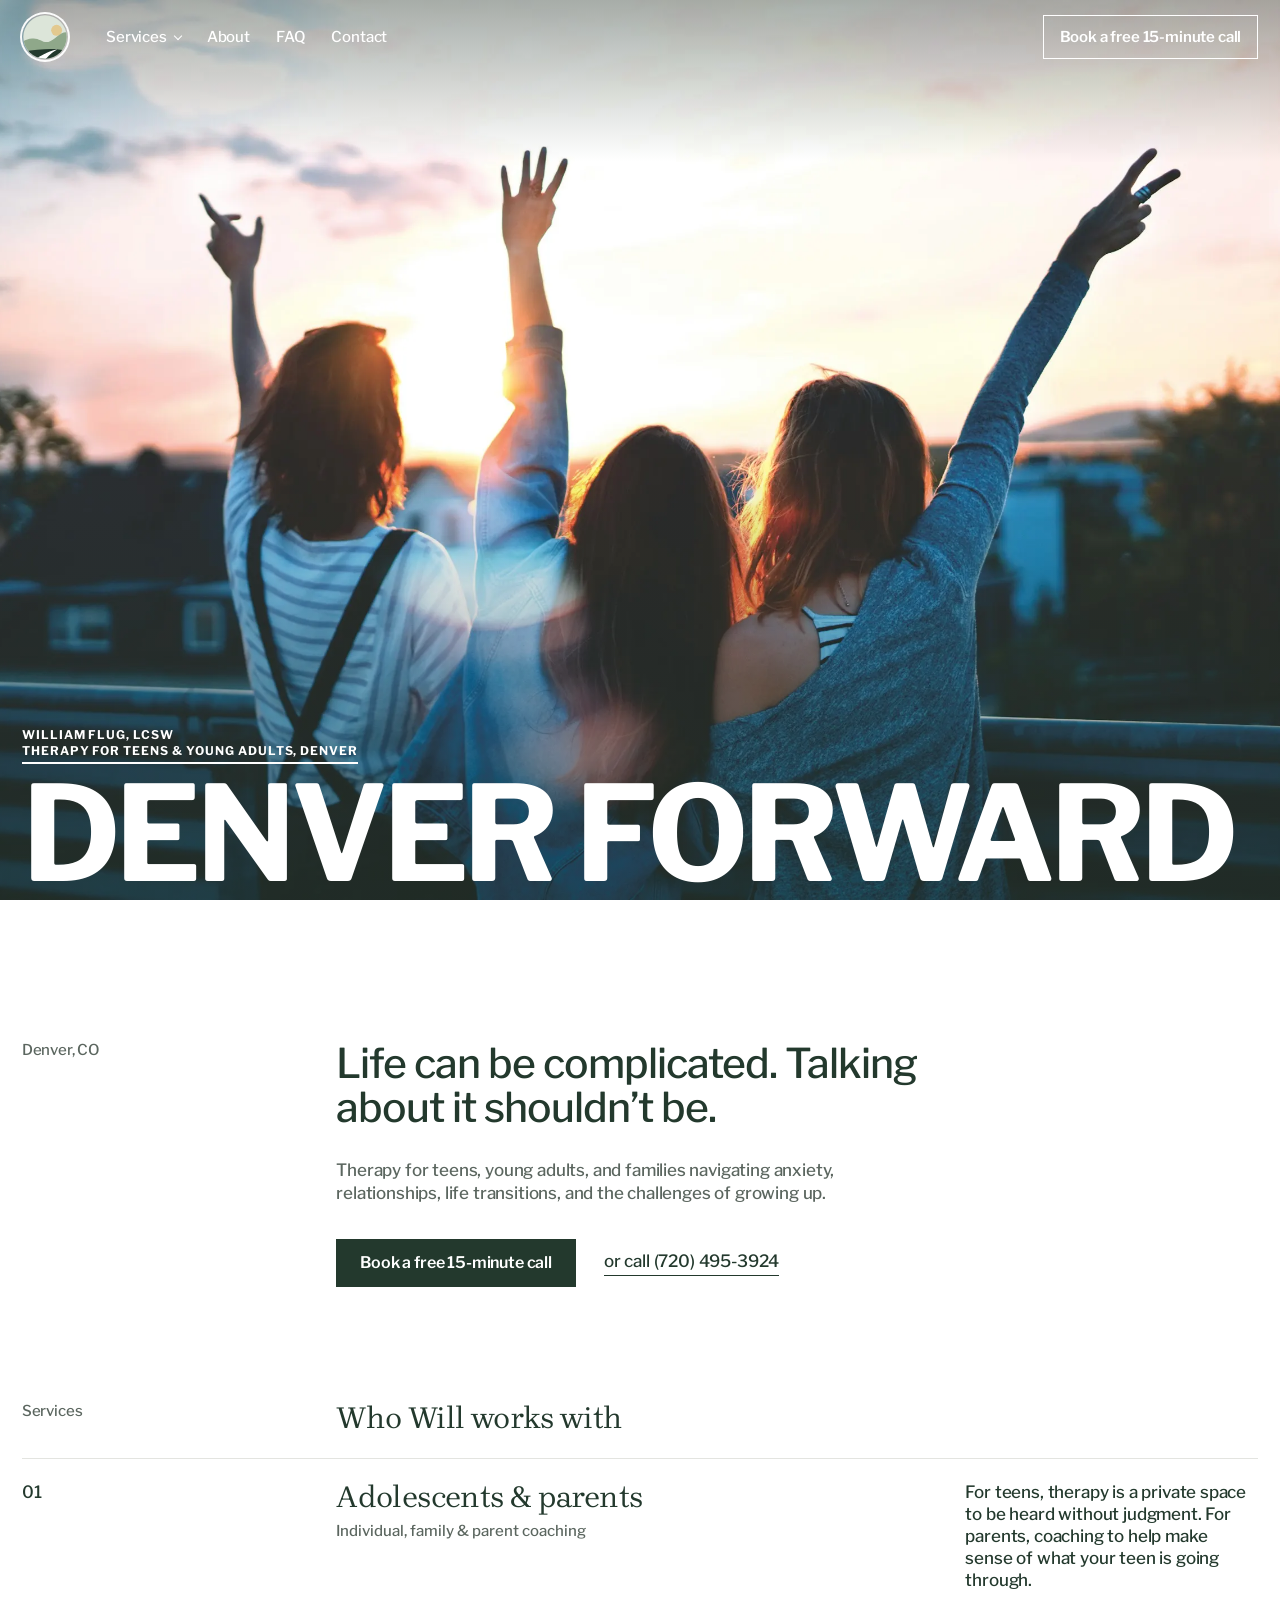
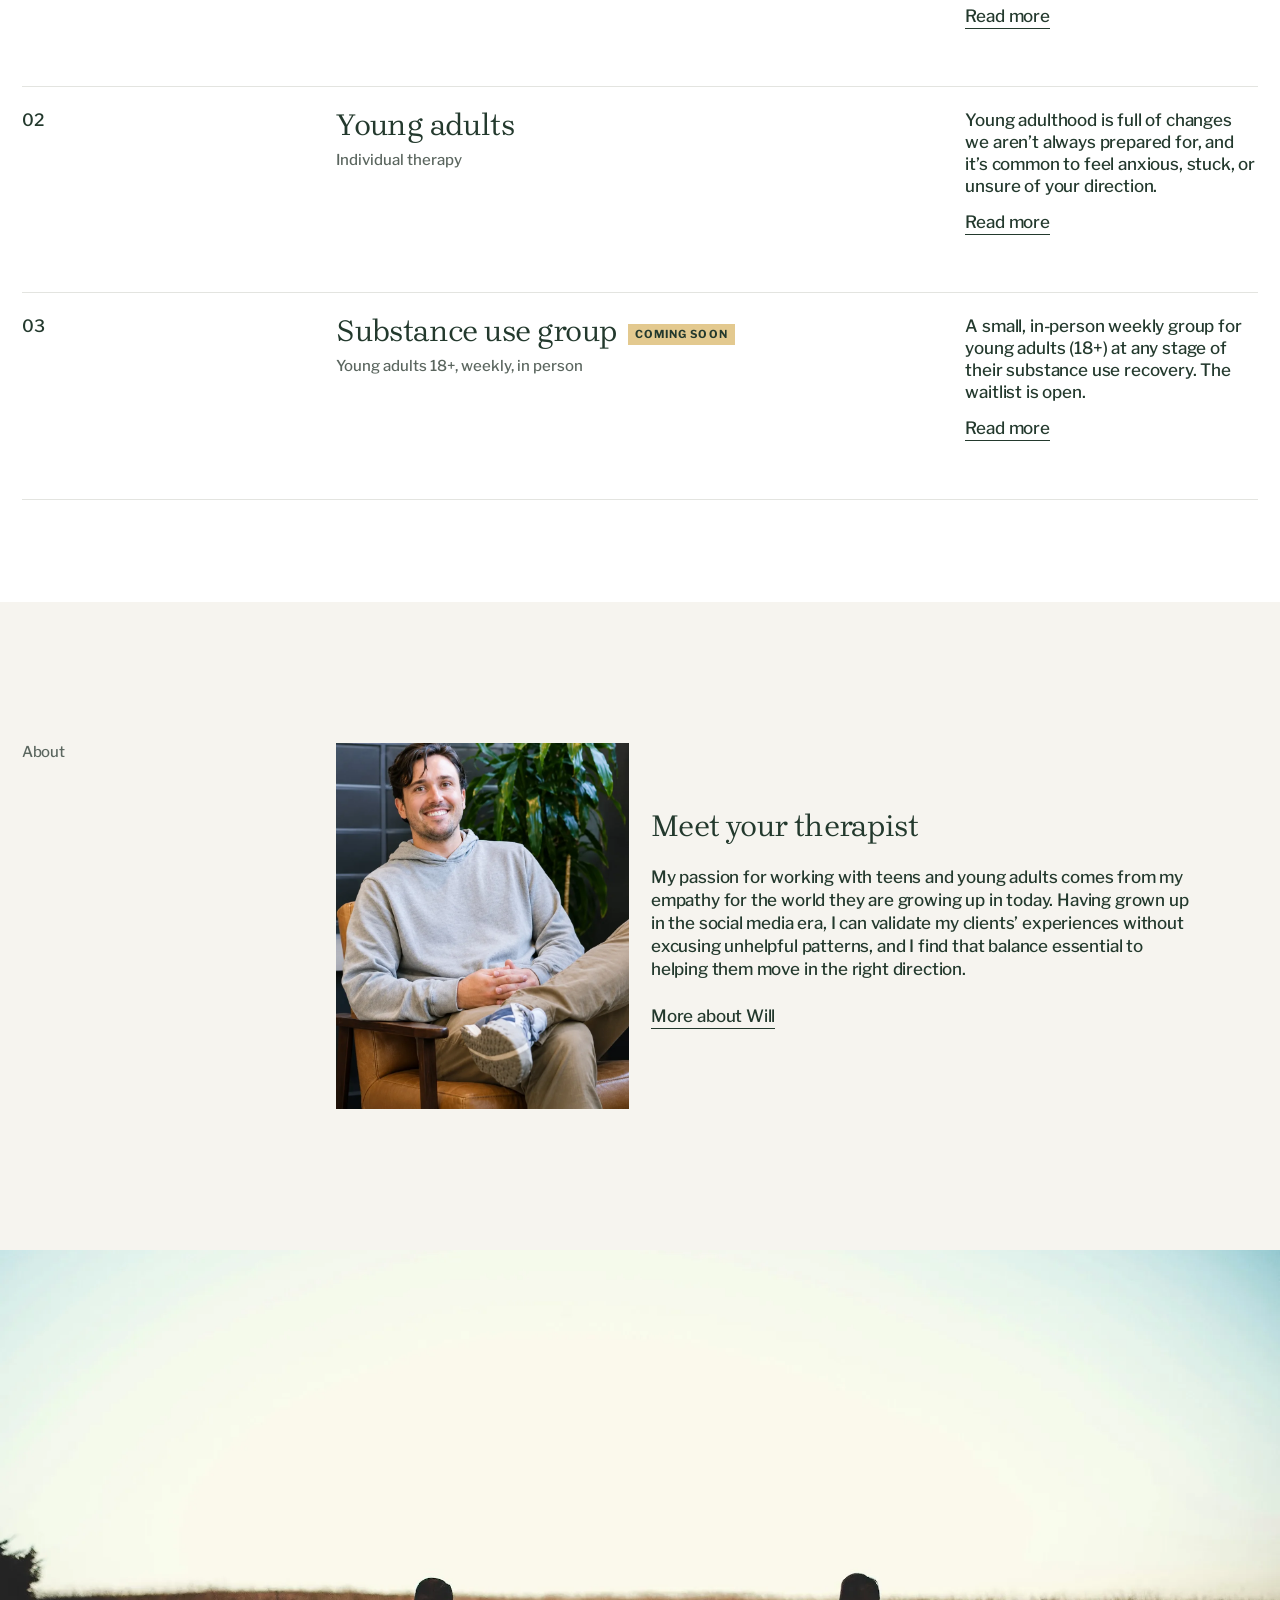
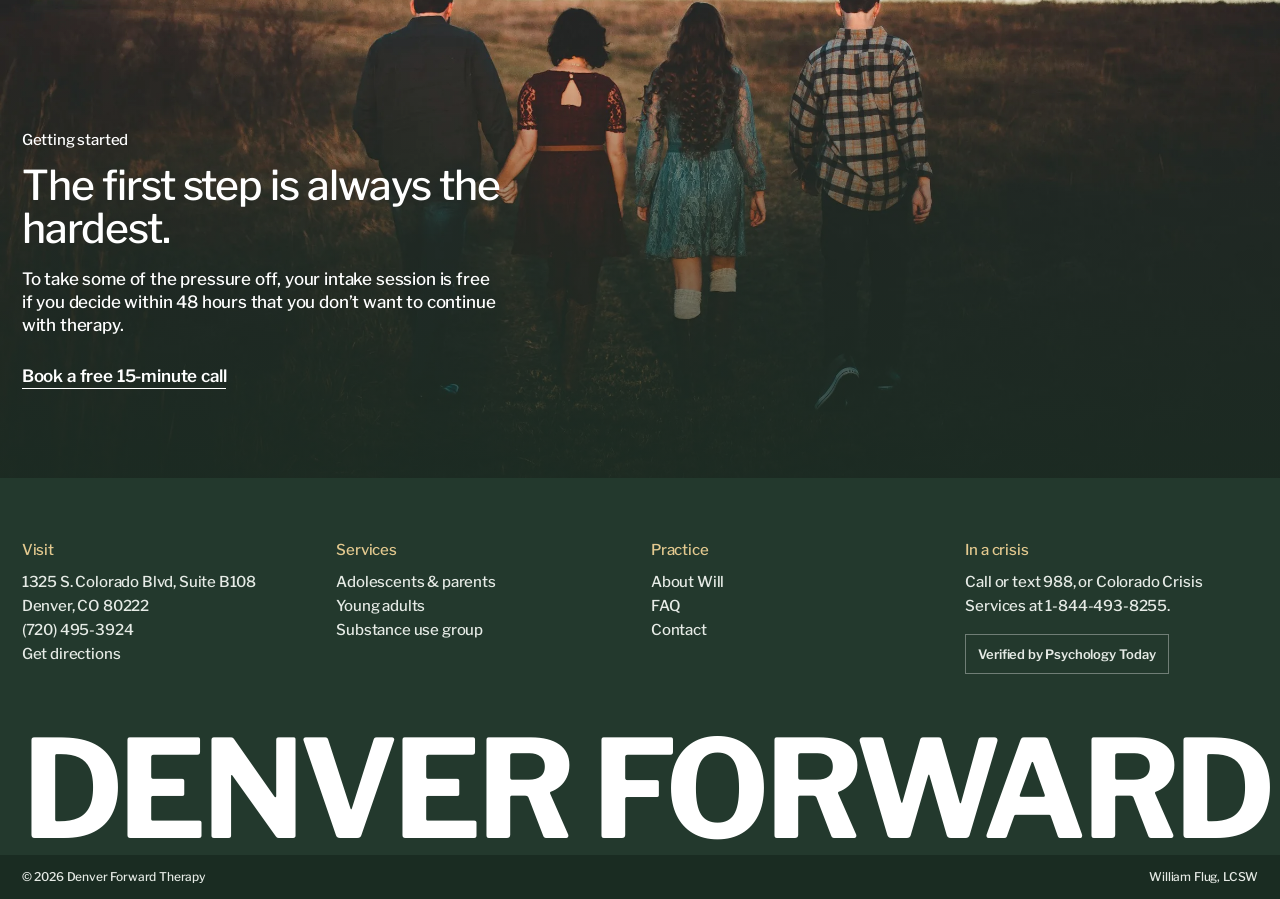
==== commit 082e5e80: "Revert band photo swap pending licensed image" ====
--- a/index.html
+++ b/index.html
@@ -82,7 +82,7 @@
 </section>
 
 <section class="band" aria-labelledby="band-h">
-  <img src="assets/img/friends-laughing.webp" alt="Two friends laughing together outside on a sunny day" width="2400" height="1600" loading="lazy">
+  <img src="assets/img/family-walking-sunset.webp" alt="A family of four walking together across a field at sunset" width="2400" height="1600" loading="lazy">
   <div class="in g">
     <p class="lab">Getting started</p>
     <h2 id="band-h">The first step is always the hardest.</h2>
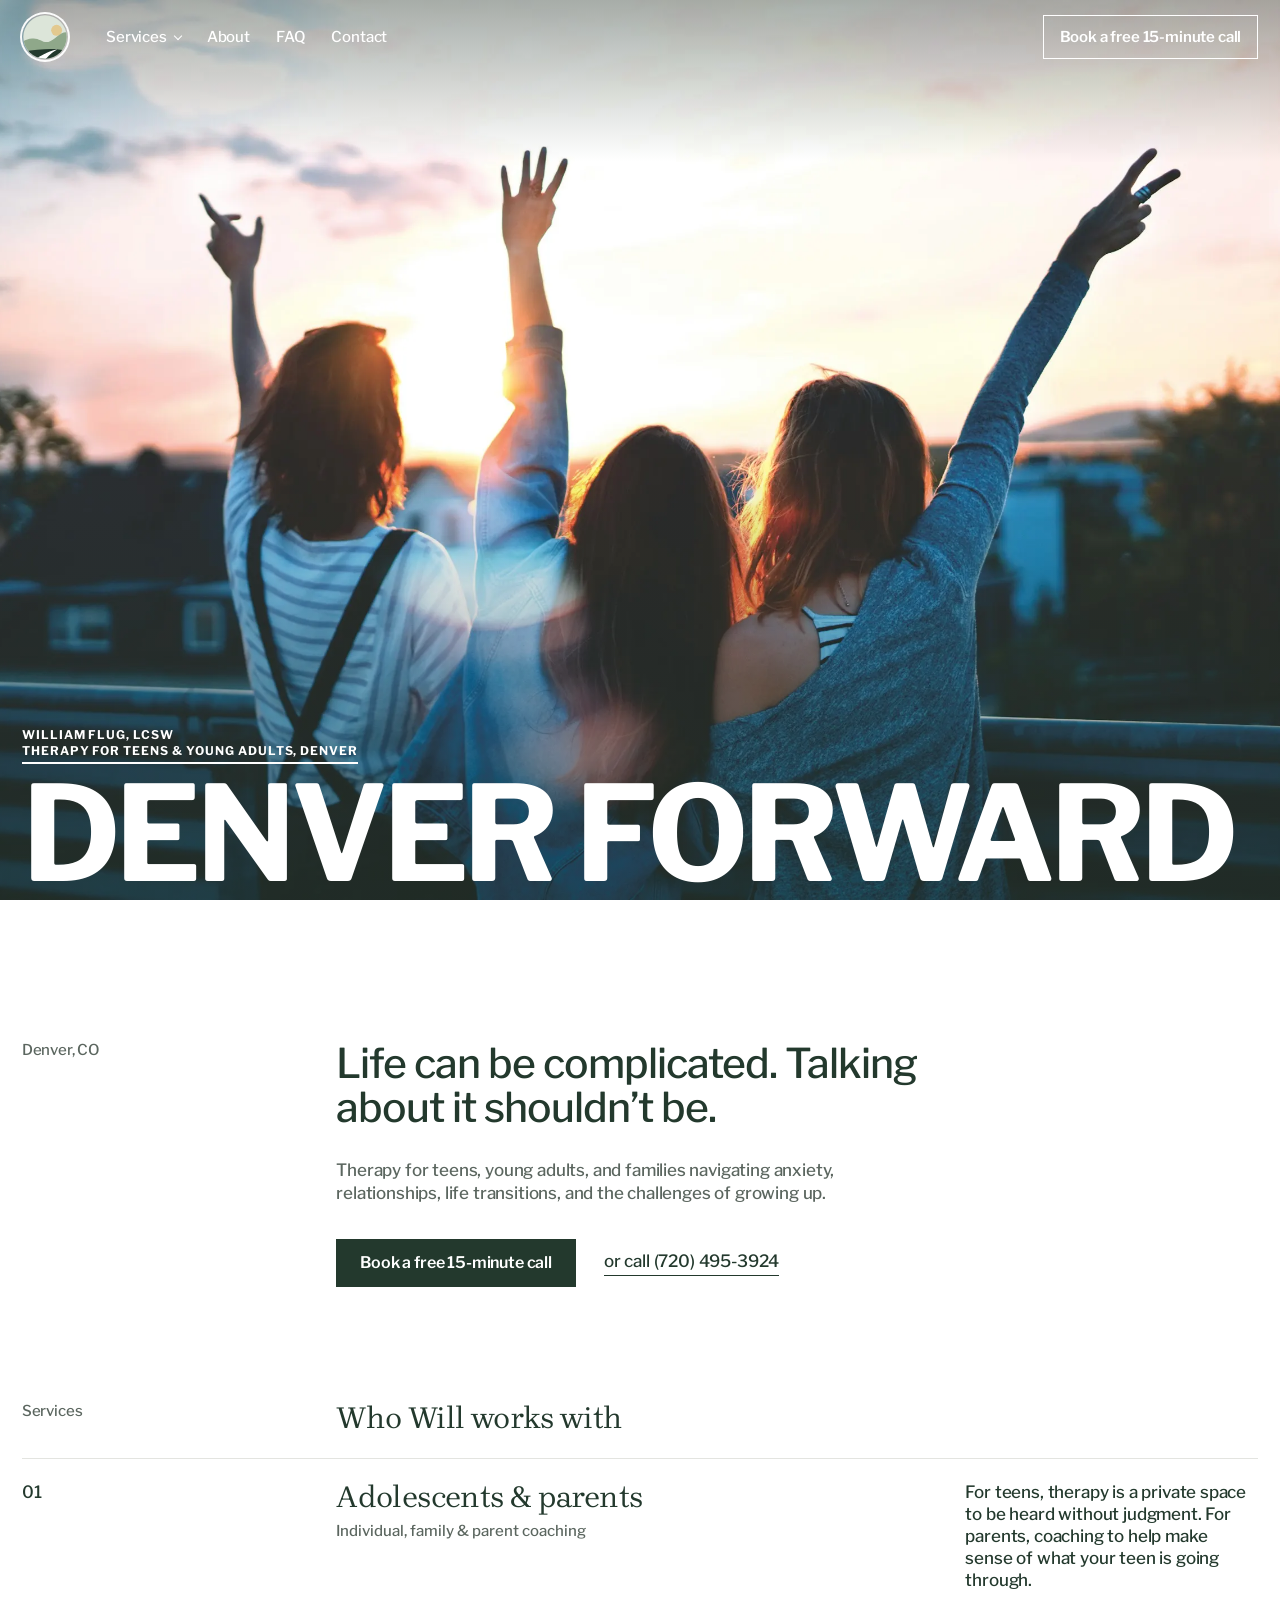
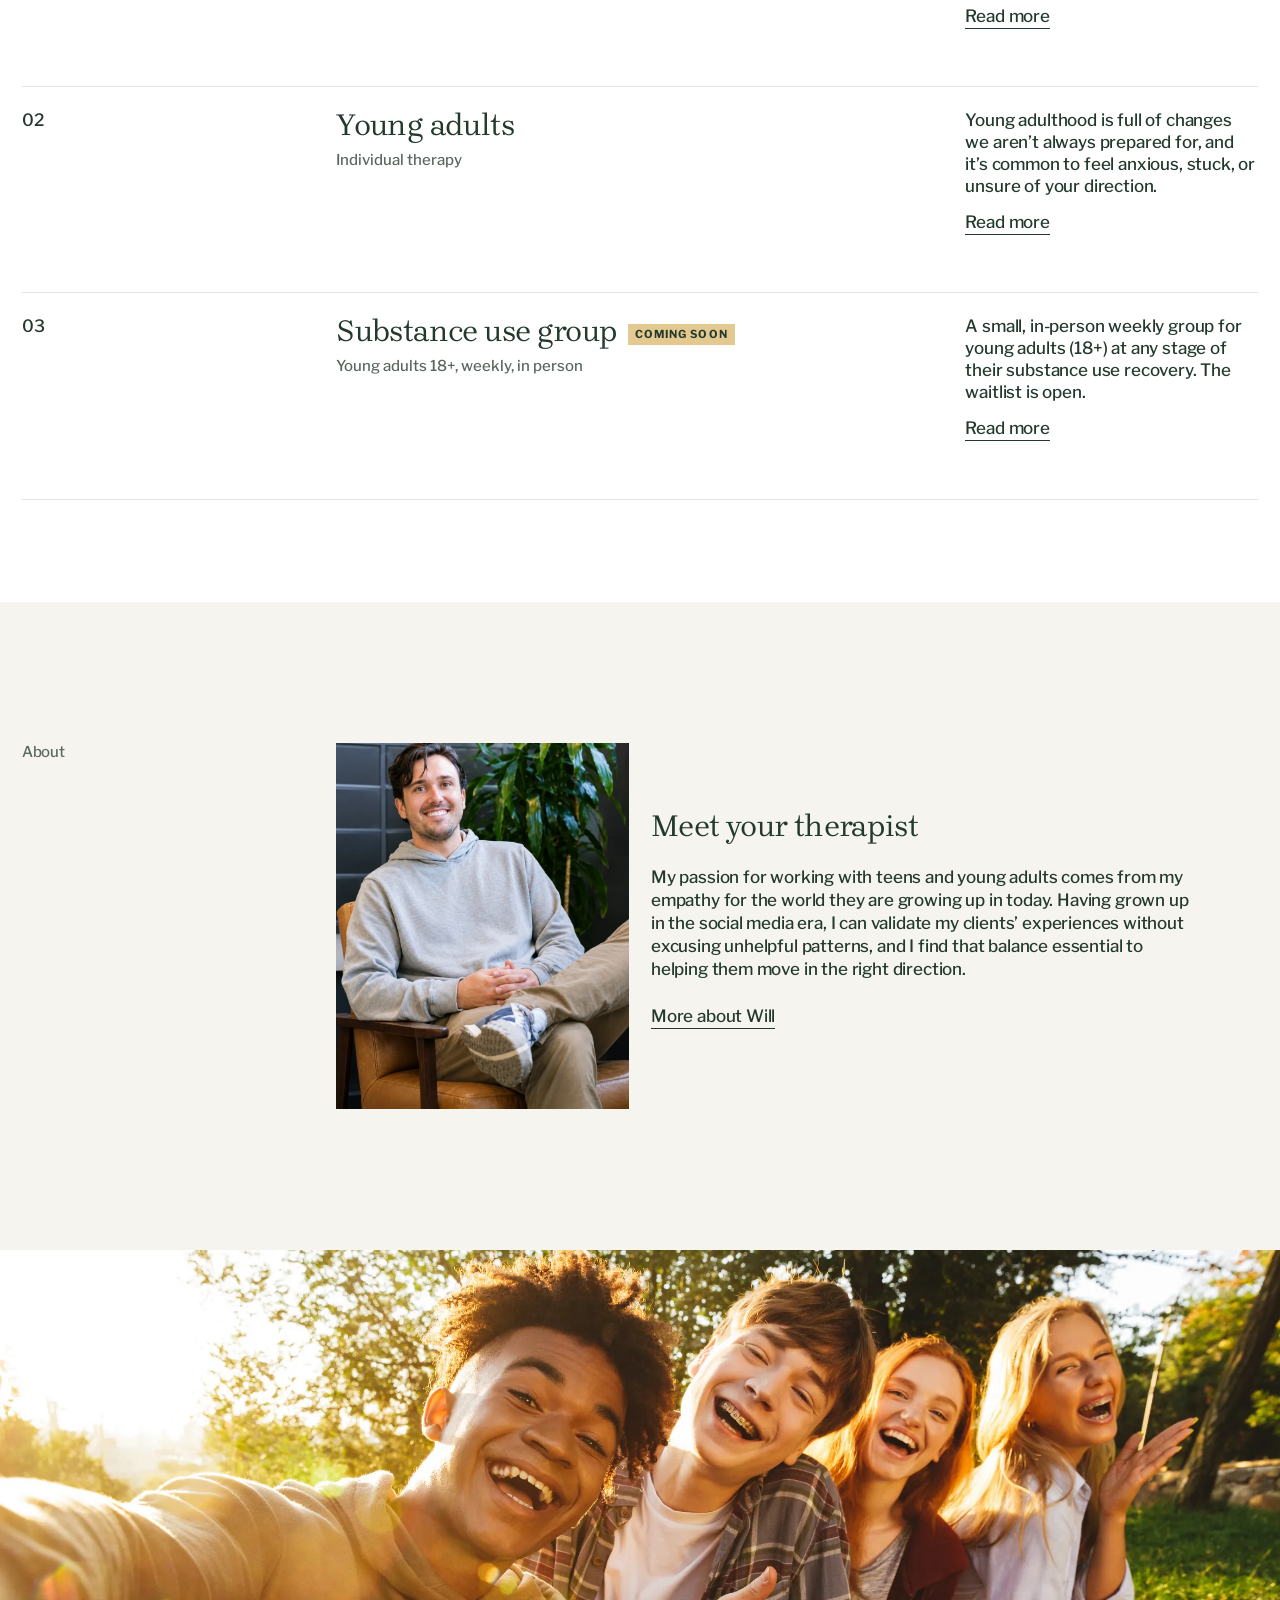
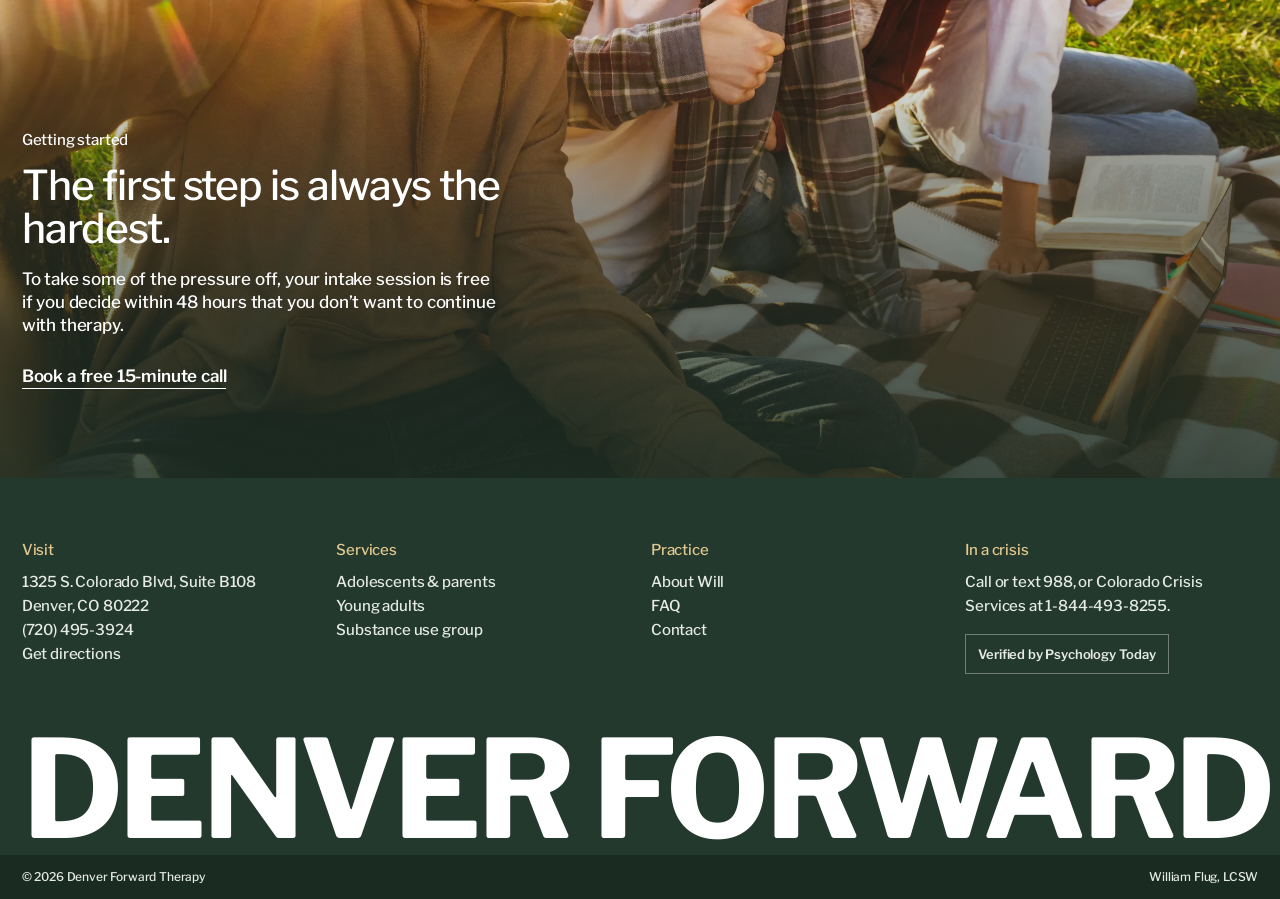
==== commit 8e5373c8: "Band photo: friends laughing in the park (licensed Adobe Stock)" ====
--- a/index.html
+++ b/index.html
@@ -82,7 +82,7 @@
 </section>
 
 <section class="band" aria-labelledby="band-h">
-  <img src="assets/img/family-walking-sunset.webp" alt="A family of four walking together across a field at sunset" width="2400" height="1600" loading="lazy">
+  <img src="assets/img/friends-laughing-park.webp" alt="A group of friends laughing together on a blanket in the park" width="2356" height="1571" loading="lazy">
   <div class="in g">
     <p class="lab">Getting started</p>
     <h2 id="band-h">The first step is always the hardest.</h2>
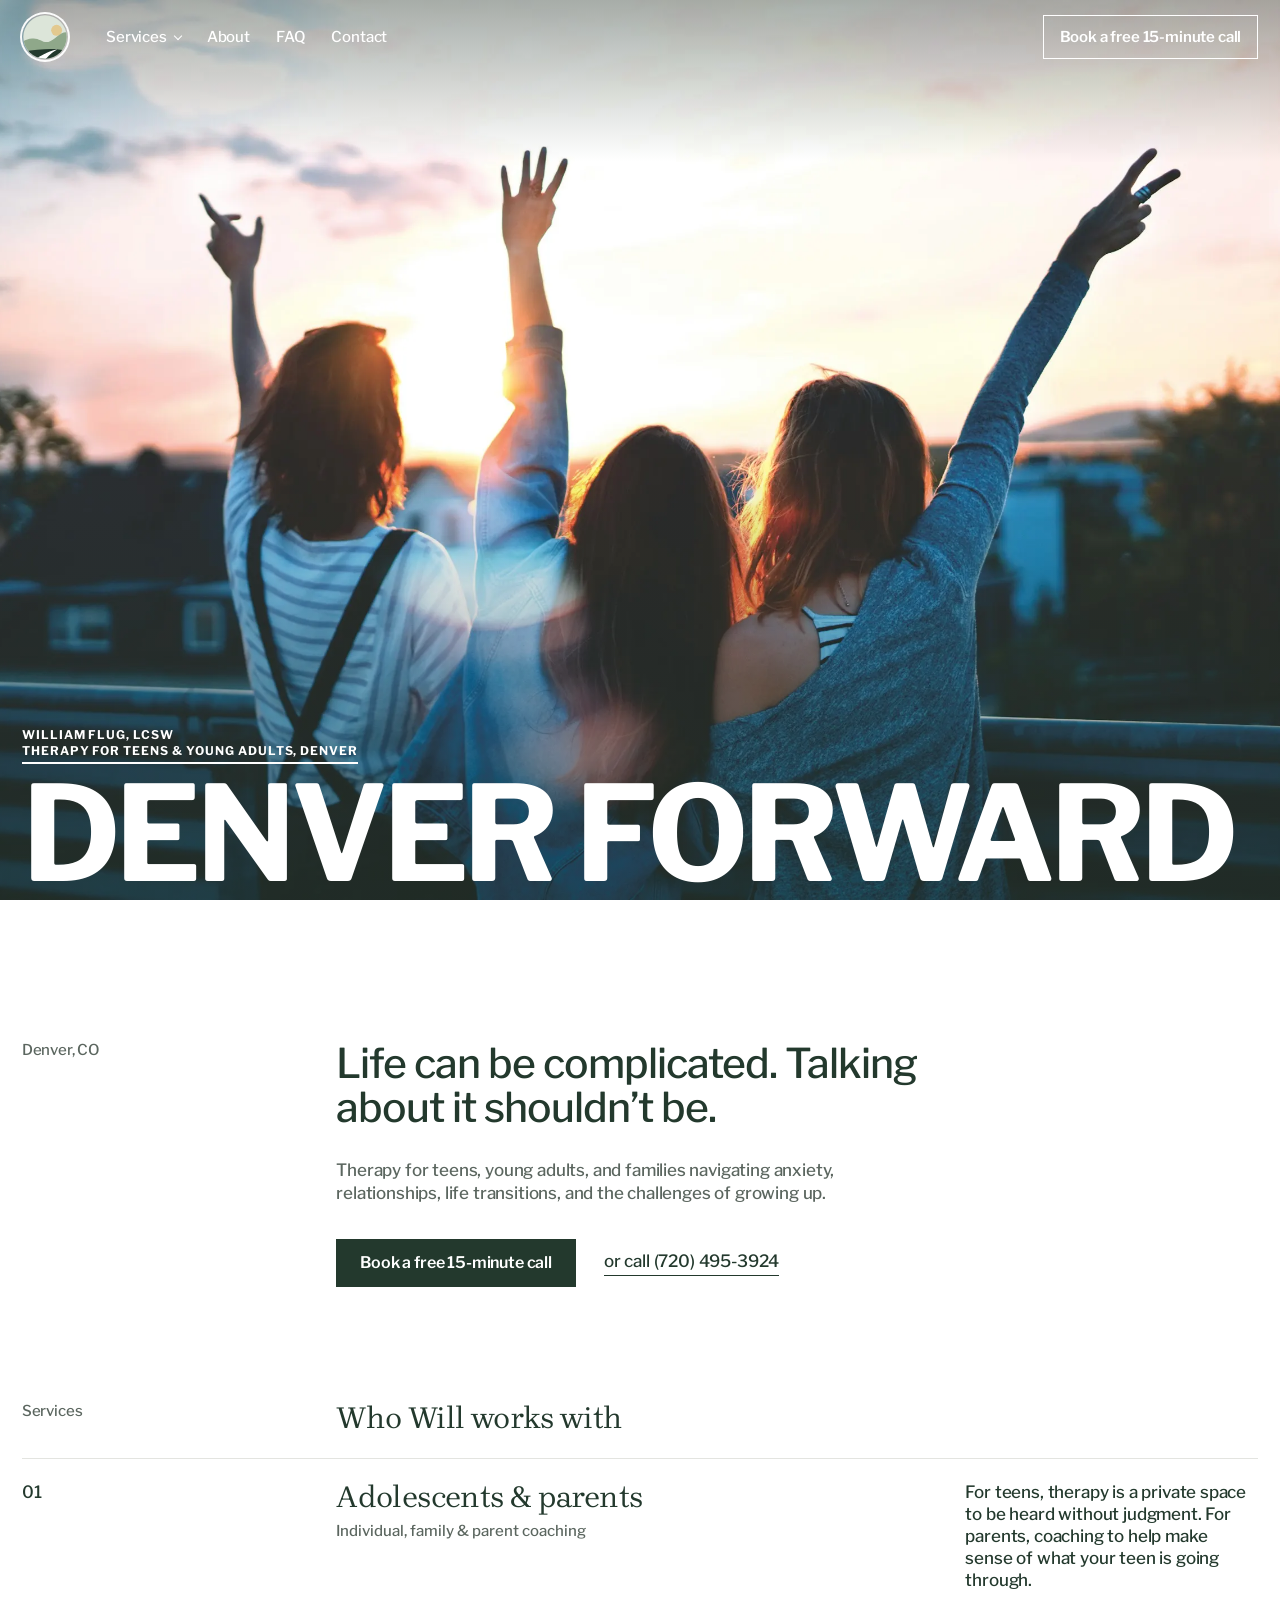
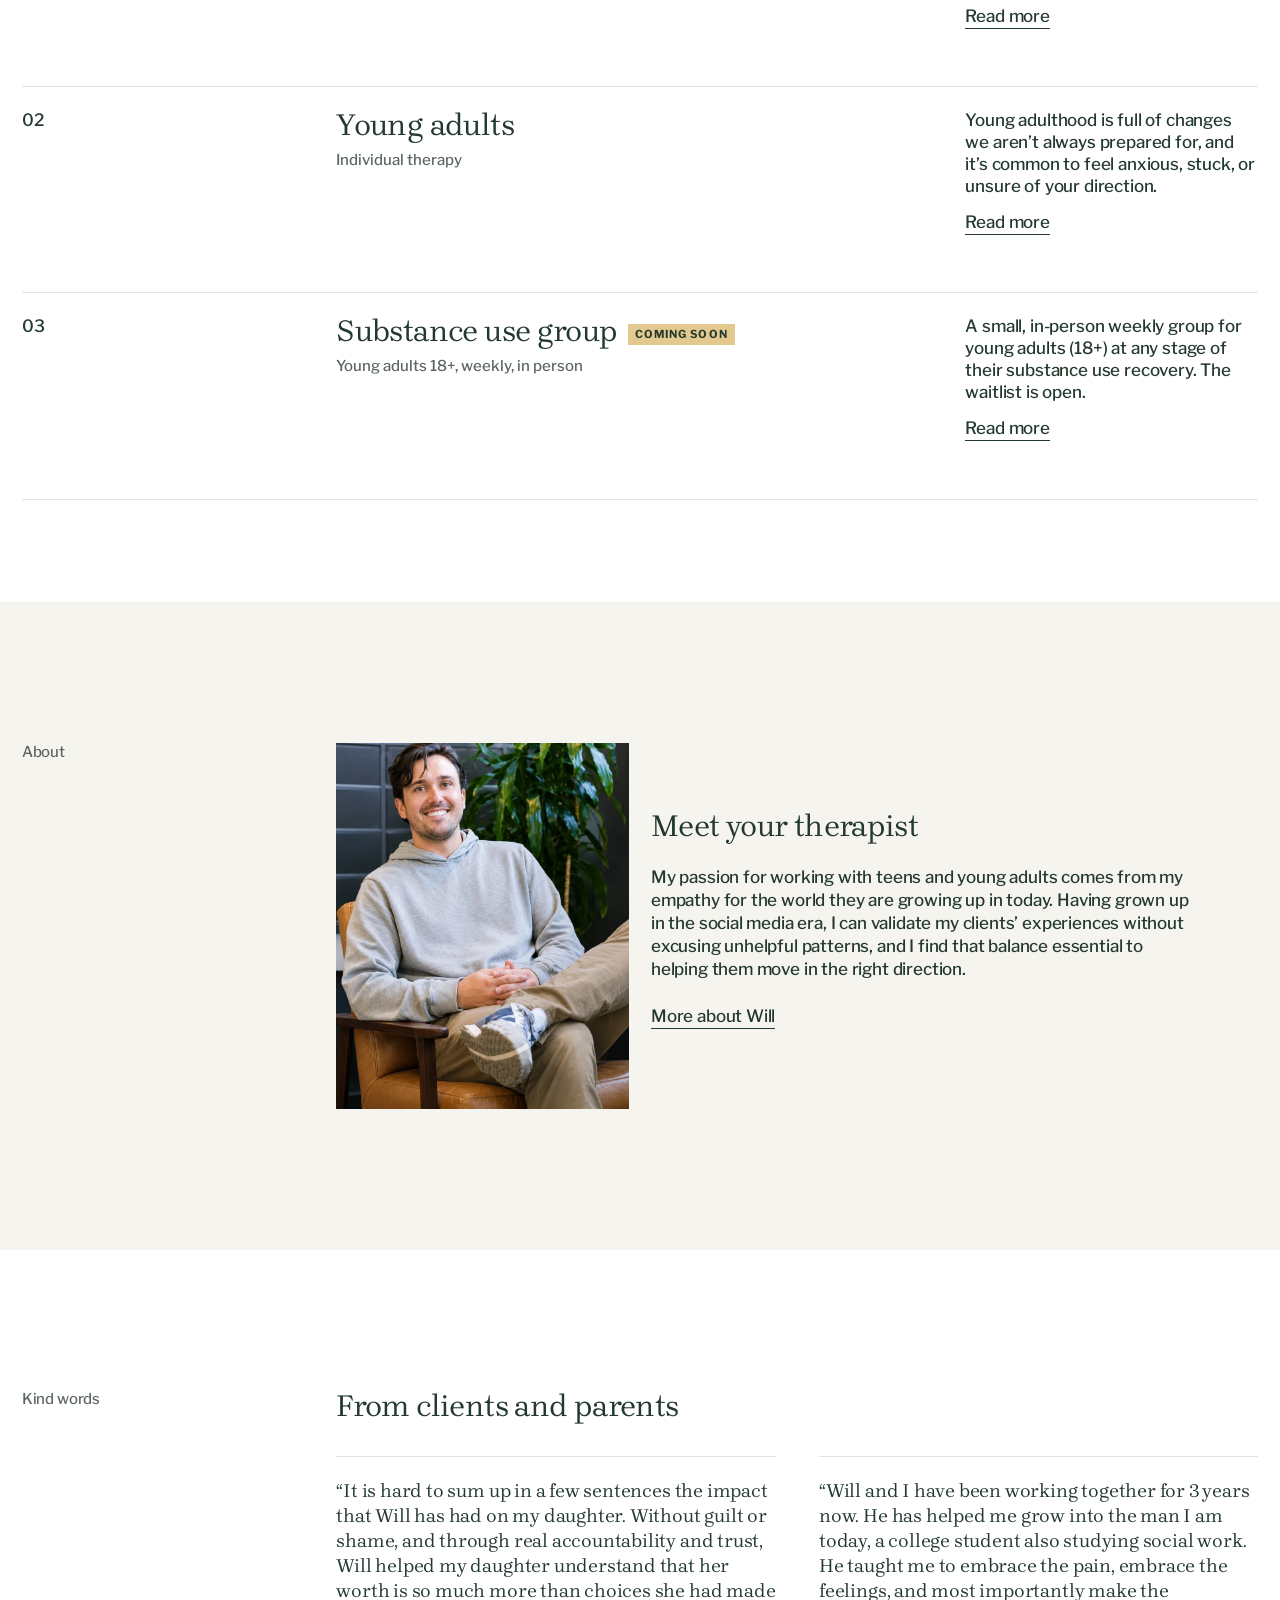
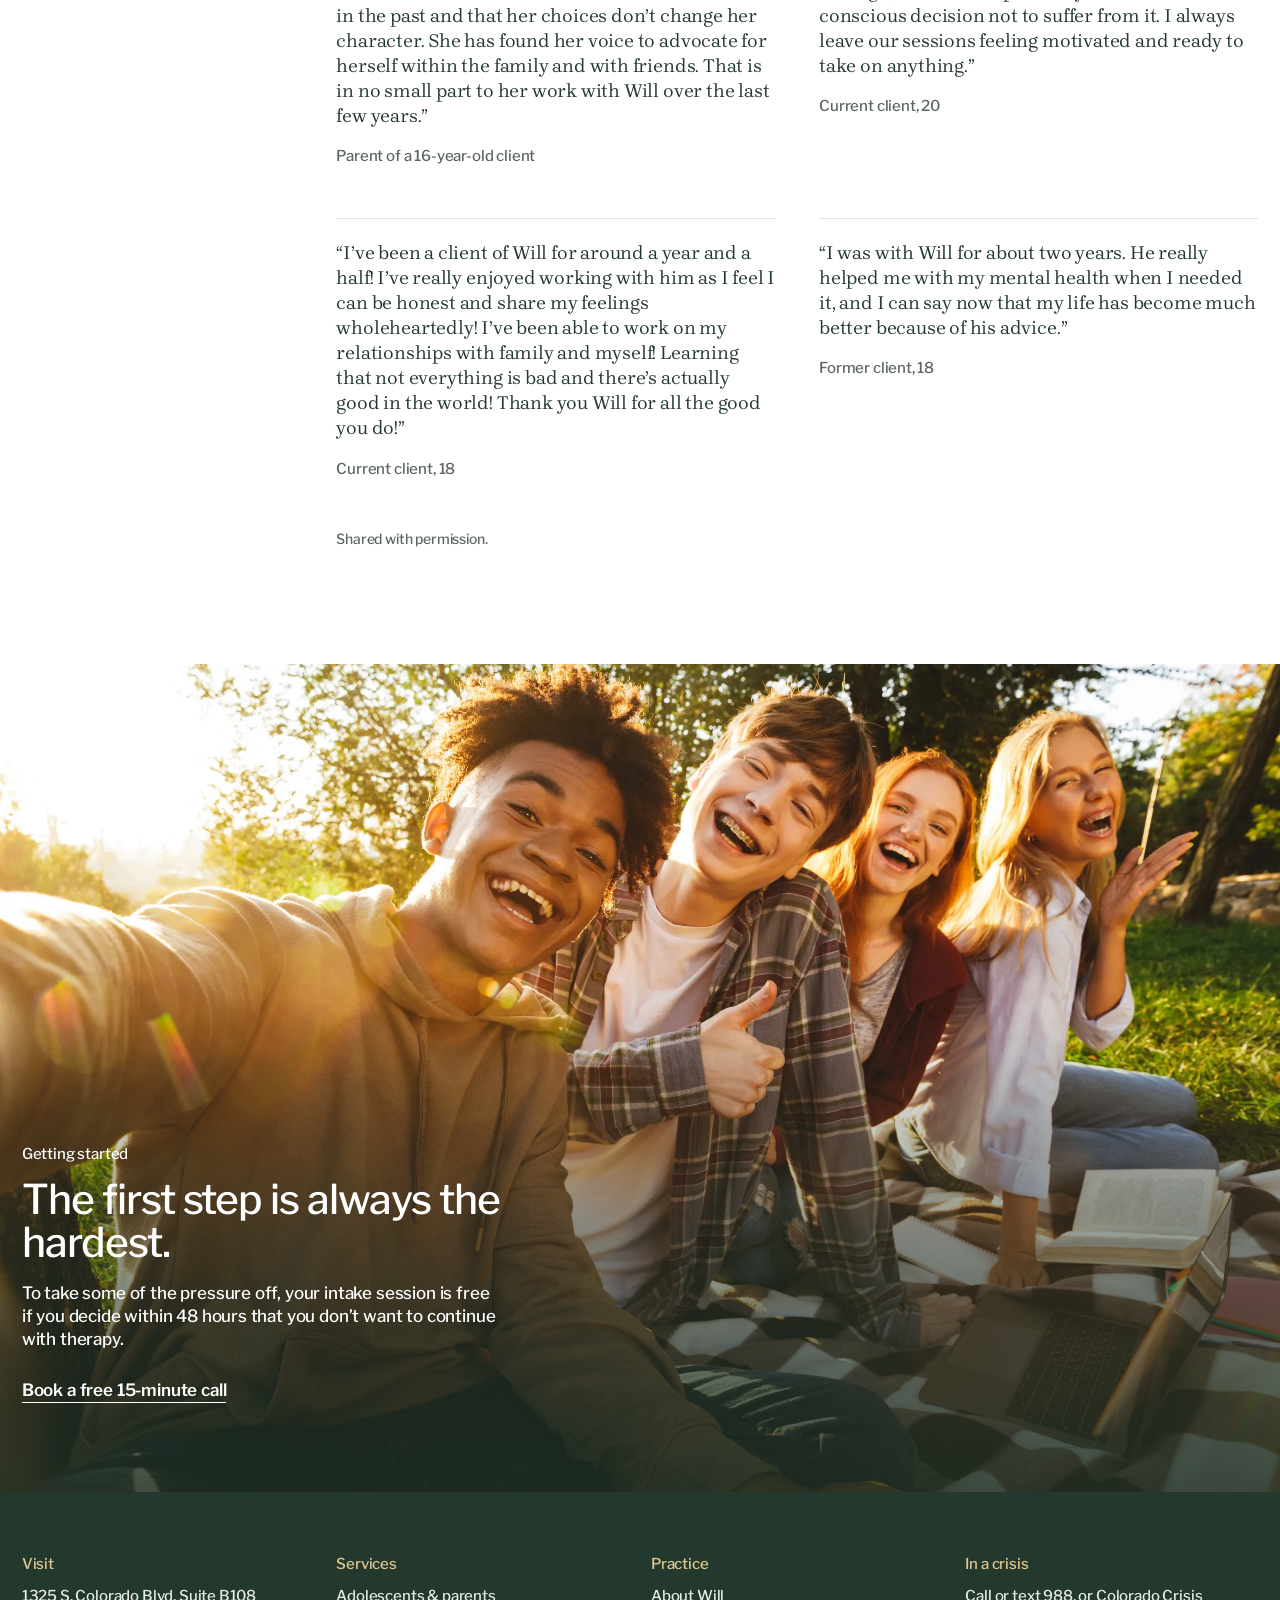
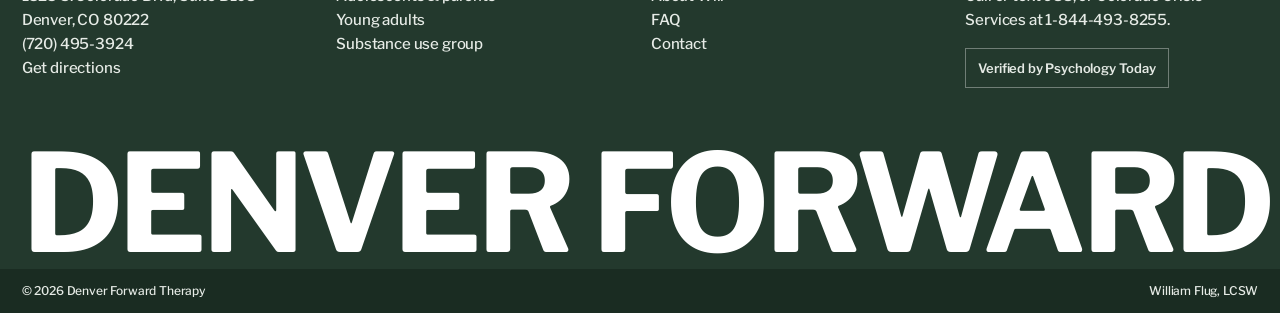
==== commit b8cf4410: "Homepage: add Kind words section with client and parent testimonials" ====
--- a/index.html
+++ b/index.html
@@ -81,6 +81,29 @@
   </div>
 </section>
 
+<section class="kind" aria-labelledby="kind-h">
+  <div class="g head"><p class="lab">Kind words</p><h2 id="kind-h">From clients and parents</h2></div>
+  <div class="g quotes"><div class="cols">
+    <blockquote>
+      <p>&ldquo;It is hard to sum up in a few sentences the impact that Will has had on my daughter. Without guilt or shame, and through real accountability and trust, Will helped my daughter understand that her worth is so much more than choices she had made in the past and that her choices don&rsquo;t change her character. She has found her voice to advocate for herself within the family and with friends. That is in no small part to her work with Will over the last few years.&rdquo;</p>
+      <cite>Parent of a 16-year-old client</cite>
+    </blockquote>
+    <blockquote>
+      <p>&ldquo;Will and I have been working together for 3 years now. He has helped me grow into the man I am today, a college student also studying social work. He taught me to embrace the pain, embrace the feelings, and most importantly make the conscious decision not to suffer from it. I always leave our sessions feeling motivated and ready to take on anything.&rdquo;</p>
+      <cite>Current client, 20</cite>
+    </blockquote>
+    <blockquote>
+      <p>&ldquo;I&rsquo;ve been a client of Will for around a year and a half! I&rsquo;ve really enjoyed working with him as I feel I can be honest and share my feelings wholeheartedly! I&rsquo;ve been able to work on my relationships with family and myself! Learning that not everything is bad and there&rsquo;s actually good in the world! Thank you Will for all the good you do!&rdquo;</p>
+      <cite>Current client, 18</cite>
+    </blockquote>
+    <blockquote>
+      <p>&ldquo;I was with Will for about two years. He really helped me with my mental health when I needed it, and I can say now that my life has become much better because of his advice.&rdquo;</p>
+      <cite>Former client, 18</cite>
+    </blockquote>
+  </div></div>
+  <p class="g note"><small>Shared with permission.</small></p>
+</section>
+
 <section class="band" aria-labelledby="band-h">
   <img src="assets/img/friends-laughing-park.webp" alt="A group of friends laughing together on a blanket in the park" width="2356" height="1571" loading="lazy">
   <div class="in g">
--- a/assets/site.css
+++ b/assets/site.css
@@ -93,6 +93,16 @@
 .about .txt .more{margin-top:24px}
 
 /* band */
+.kind{padding:clamp(90px,11vw,150px) 0 clamp(70px,9vw,120px)}
+.kind .head{padding-bottom:calc(var(--m) + 10px)}
+.kind .head .lab{grid-column:1}
+.kind .head h2{grid-column:2/4;font:400 var(--s2)/1.1 var(--serif);letter-spacing:-.02em}
+.kind .cols{grid-column:2/5;display:grid;grid-template-columns:1fr 1fr;column-gap:calc(var(--m) * 2)}
+.kind blockquote{border-top:1px solid var(--line);padding:var(--m) 0 clamp(34px,4vw,54px)}
+.kind blockquote p{font:400 clamp(19px,1.45vw,23px)/1.32 var(--serif);letter-spacing:-.01em;color:var(--ink);max-width:48ch}
+.kind blockquote cite{display:block;font:500 15px/1.3 var(--sans);font-style:normal;color:var(--soft);margin-top:18px}
+.kind .note small{grid-column:2/5;font:500 14px/1.3 var(--sans);color:var(--soft)}
+
 .band{position:relative;height:92vh;min-height:560px;overflow:hidden;color:#fff}
 .band>img{position:absolute;inset:0;width:100%;height:100%;object-fit:cover;object-position:50% 50%}
 .band::after{content:"";position:absolute;inset:0;background:linear-gradient(0deg,rgba(26,44,34,.82) 0%,rgba(26,44,34,.45) 32%,rgba(26,44,34,0) 58%)}
@@ -194,6 +204,9 @@
   .service .n{margin-bottom:8px}.service .d{margin-top:14px}
   .hover-image{display:none}
   .about .pic{max-width:420px;margin-bottom:30px}
+  .kind .head .lab{margin-bottom:14px}
+  .kind .cols{grid-template-columns:1fr}
+  .kind blockquote{padding-bottom:30px}
   .side{padding-left:0;margin-top:44px;padding-top:28px;border-top:1px solid var(--line)}
   .side .box,.bio .pic{position:static}
   .bio .pic{max-width:420px;margin-bottom:34px}
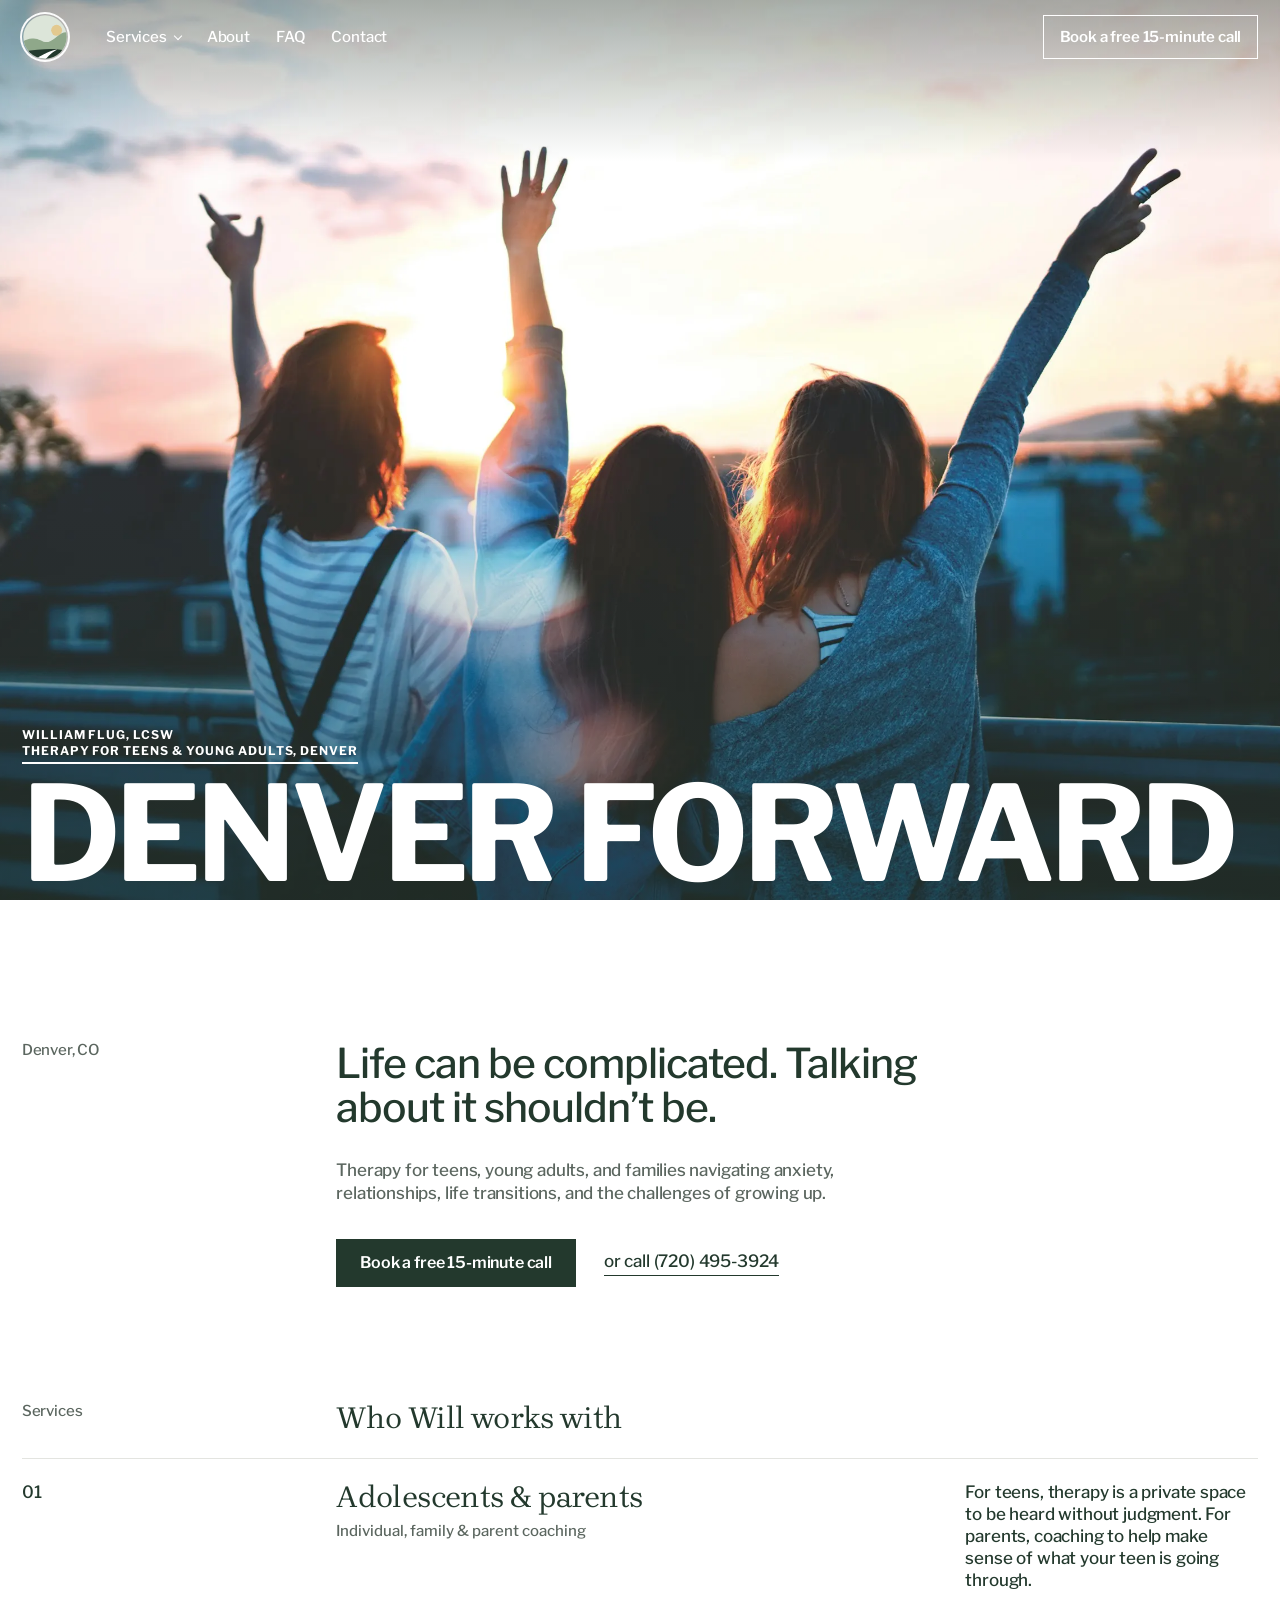
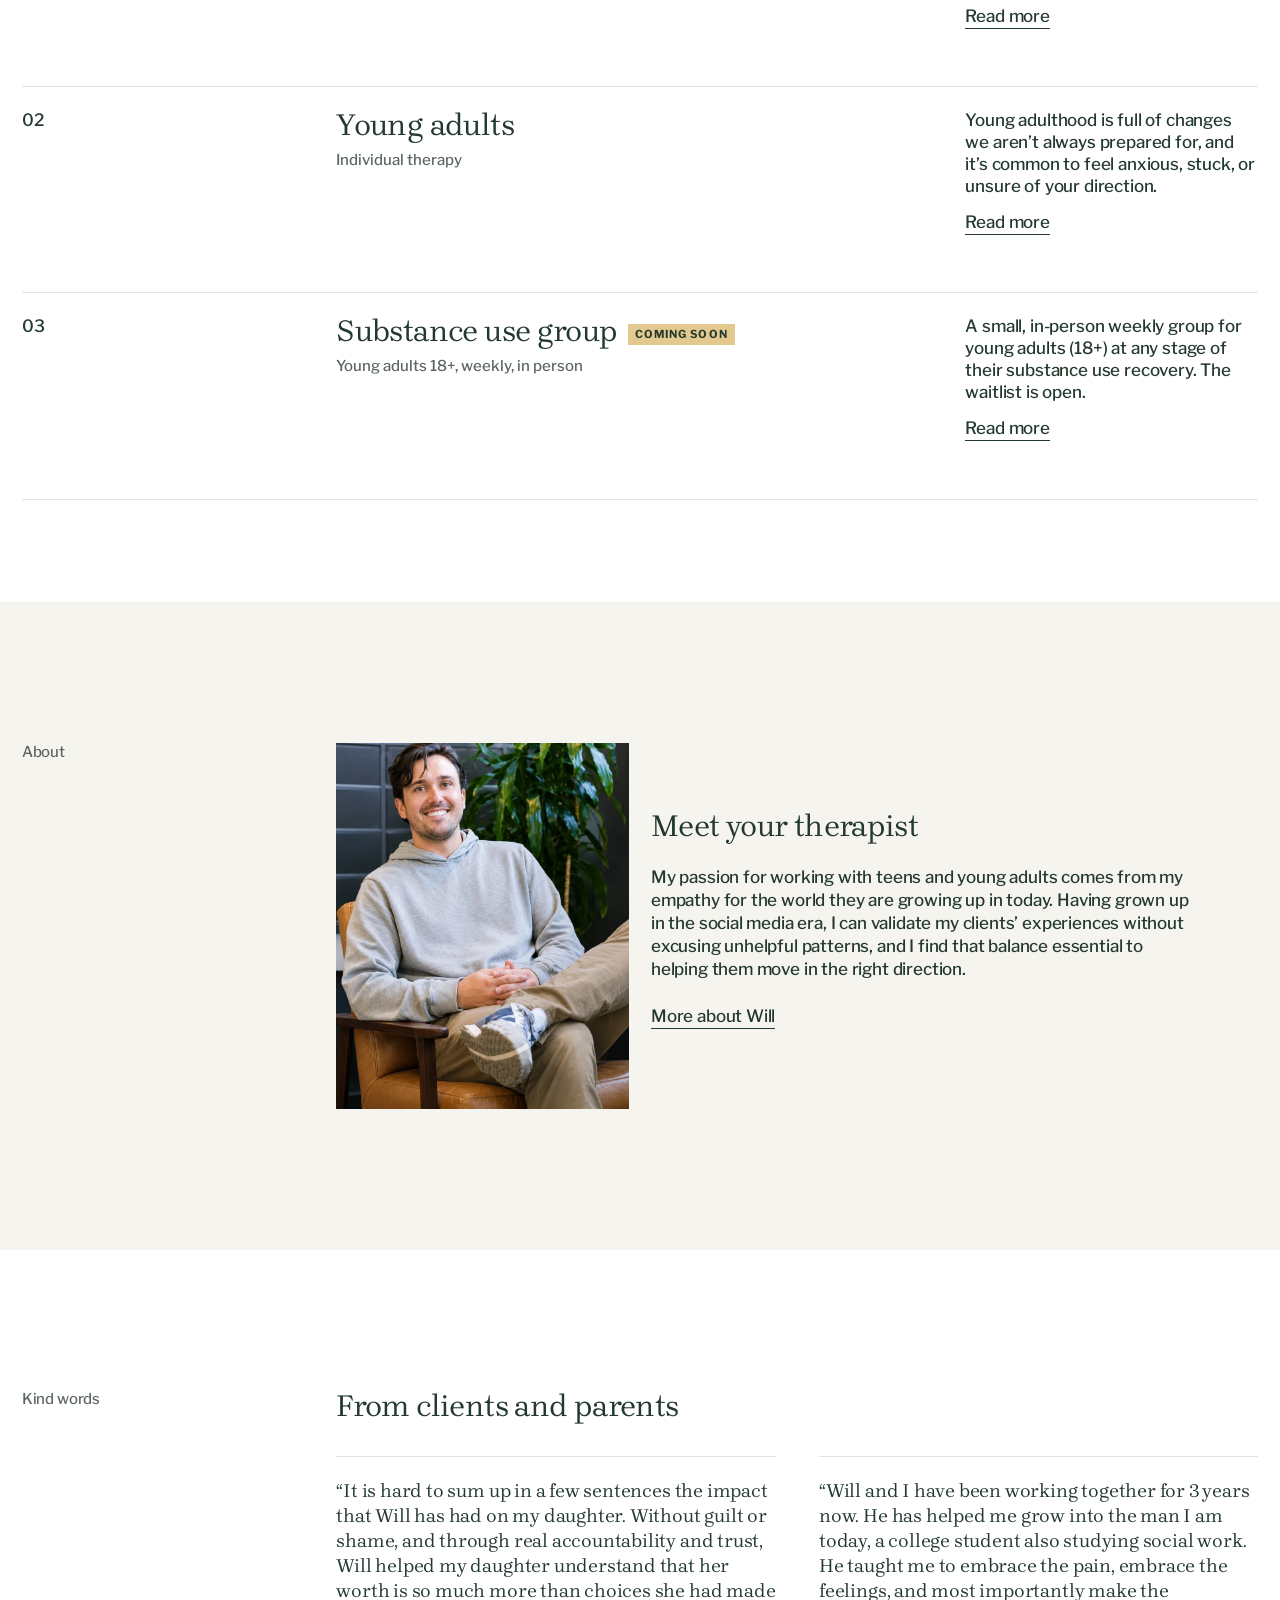
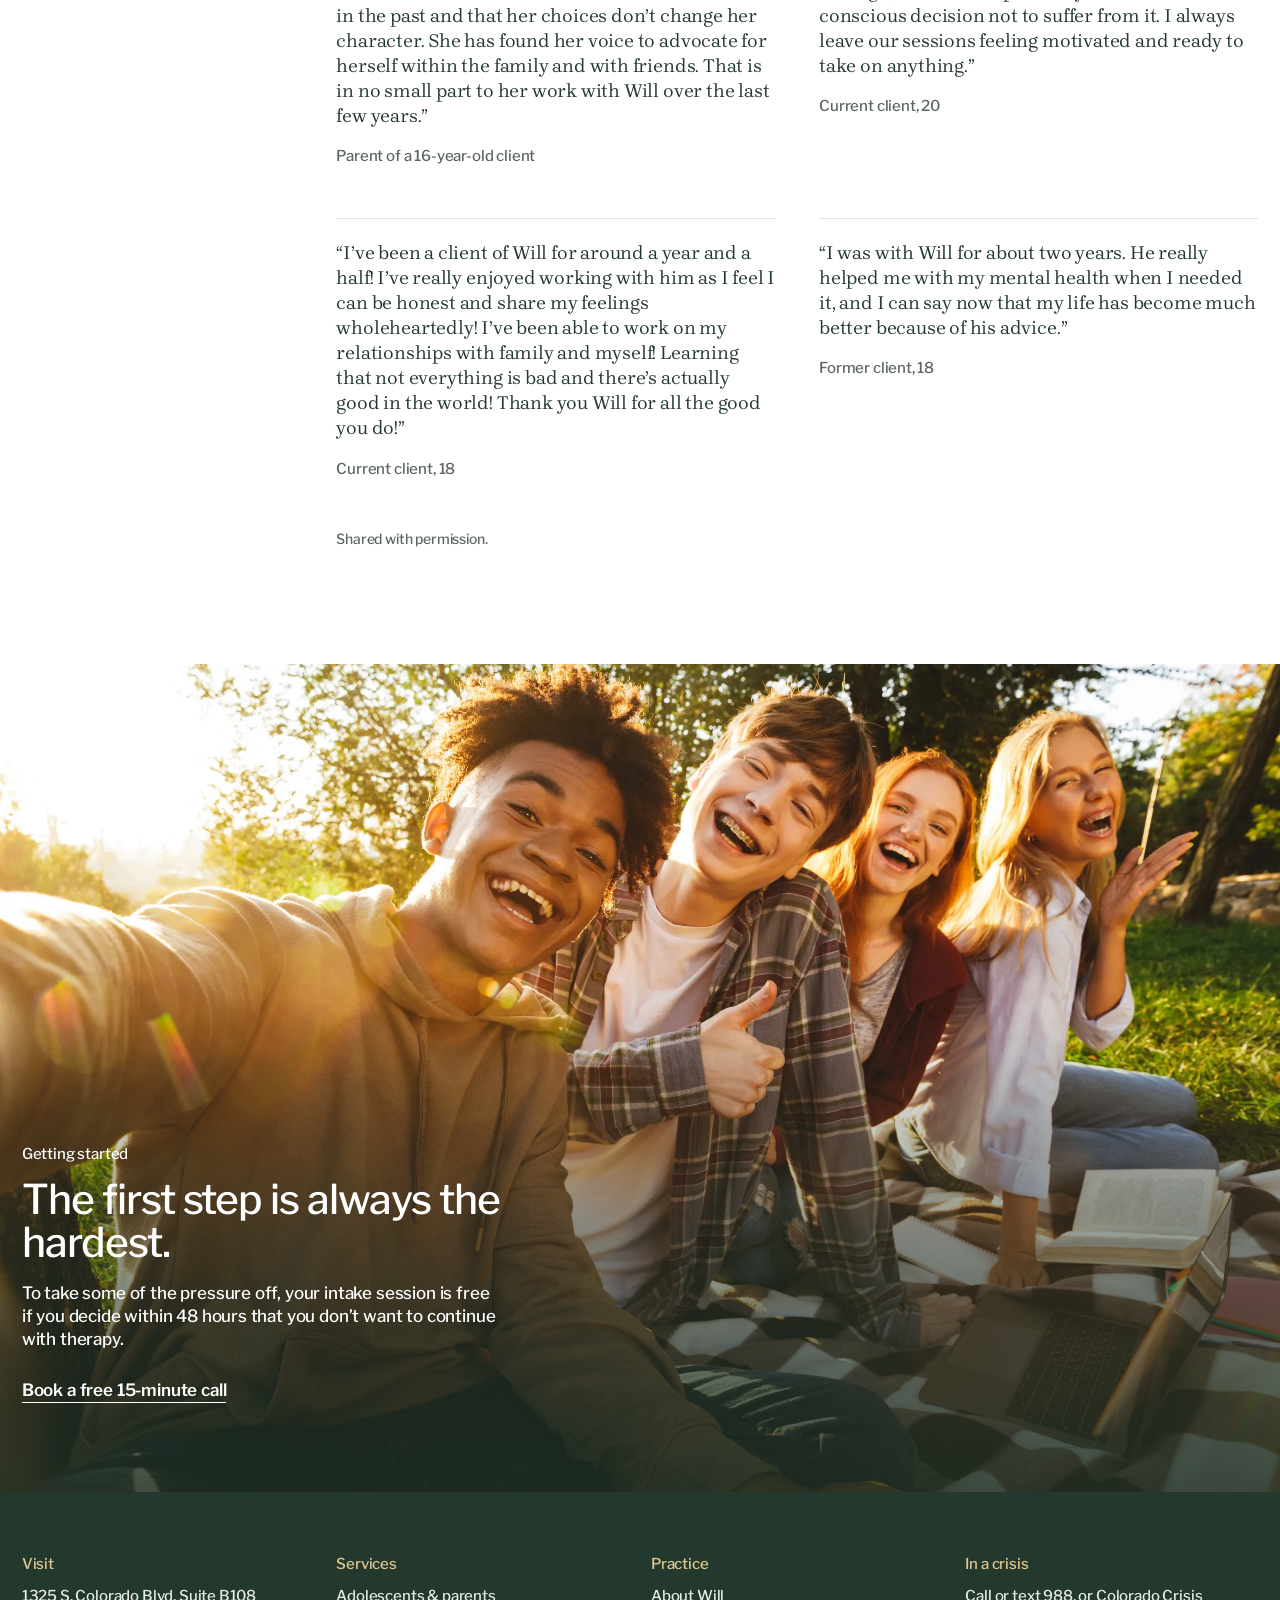
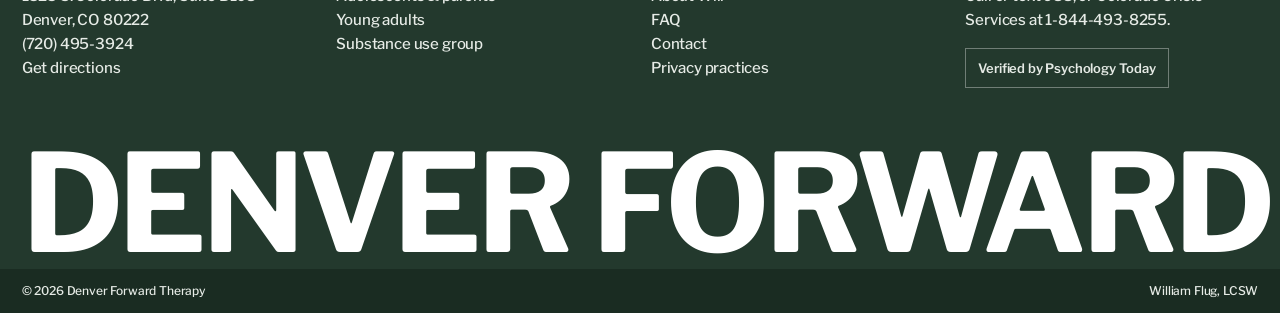
==== commit 664bdde4: "Add Notice of Privacy Practices page and footer link" ====
--- a/index.html
+++ b/index.html
@@ -118,7 +118,7 @@
   <div class="g">
     <div class="c"><b>Visit</b>1325 S. Colorado Blvd, Suite B108<br>Denver, CO 80222<br><a href="tel:+17204953924">(720) 495-3924</a><br><a href="https://www.google.com/maps/search/?api=1&amp;query=1325+S+Colorado+Blvd+Suite+B108+Denver+CO+80222" target="_blank" rel="noopener">Get directions</a></div>
     <div class="c"><b><a href="#services">Services</a></b><a class="ul" href="services/adolescents-and-parents/">Adolescents &amp; parents</a><br><a class="ul" href="services/young-adults/">Young adults</a><br><a class="ul" href="services/substance-use-group/">Substance use group</a><br></div>
-    <div class="c"><b>Practice</b><a class="ul" href="about/">About Will</a><br><a class="ul" href="faq/">FAQ</a><br><a class="ul" href="contact/">Contact</a></div>
+    <div class="c"><b>Practice</b><a class="ul" href="about/">About Will</a><br><a class="ul" href="faq/">FAQ</a><br><a class="ul" href="contact/">Contact</a><br><a class="ul" href="privacy/">Privacy practices</a></div>
     <div class="c"><b>In a crisis</b>Call or text <a href="tel:988">988</a>, or Colorado Crisis Services at <a href="tel:+18444938255">1-844-493-8255</a>.
       <br><!-- Psychology Today verified badge: replace with the embed snippet from William's profile -->
       <a class="ptbadge" href="https://www.psychologytoday.com/us/therapists/william-flug-denver-co/1330644" target="_blank" rel="noopener">Verified by Psychology Today</a></div>
--- a/assets/site.css
+++ b/assets/site.css
@@ -126,6 +126,13 @@
 .prose p+p{margin-top:20px}
 .prose .first{font:400 clamp(21px,1.75vw,26px)/1.4 var(--serif);letter-spacing:-.01em}
 .prose h2{font:400 var(--s2)/1.1 var(--serif);letter-spacing:-.02em;margin:56px 0 20px}
+.prose.legal{max-width:64ch}
+.prose .meta{font:500 15px/1.5 var(--sans);color:var(--soft);padding-bottom:28px;margin-bottom:28px;border-top:1px solid var(--line);border-bottom:1px solid var(--line);padding-top:20px}
+.prose ul{list-style:none;margin-top:16px}
+.prose li{position:relative;padding-left:22px;line-height:1.5;font-weight:400}
+.prose li+li{margin-top:12px}
+.prose li::before{content:"";position:absolute;left:0;top:.62em;width:8px;height:8px;border-radius:50%;background:var(--sage)}
+.prose li b{font-weight:600}
 .prose .note{margin-top:36px;padding-top:16px;border-top:1px solid var(--line);color:var(--soft);font-size:16px}
 .side{grid-column:4;font-size:16px;line-height:1.45;padding-left:clamp(0px,1.5vw,24px)}
 .side .box{position:sticky;top:120px}
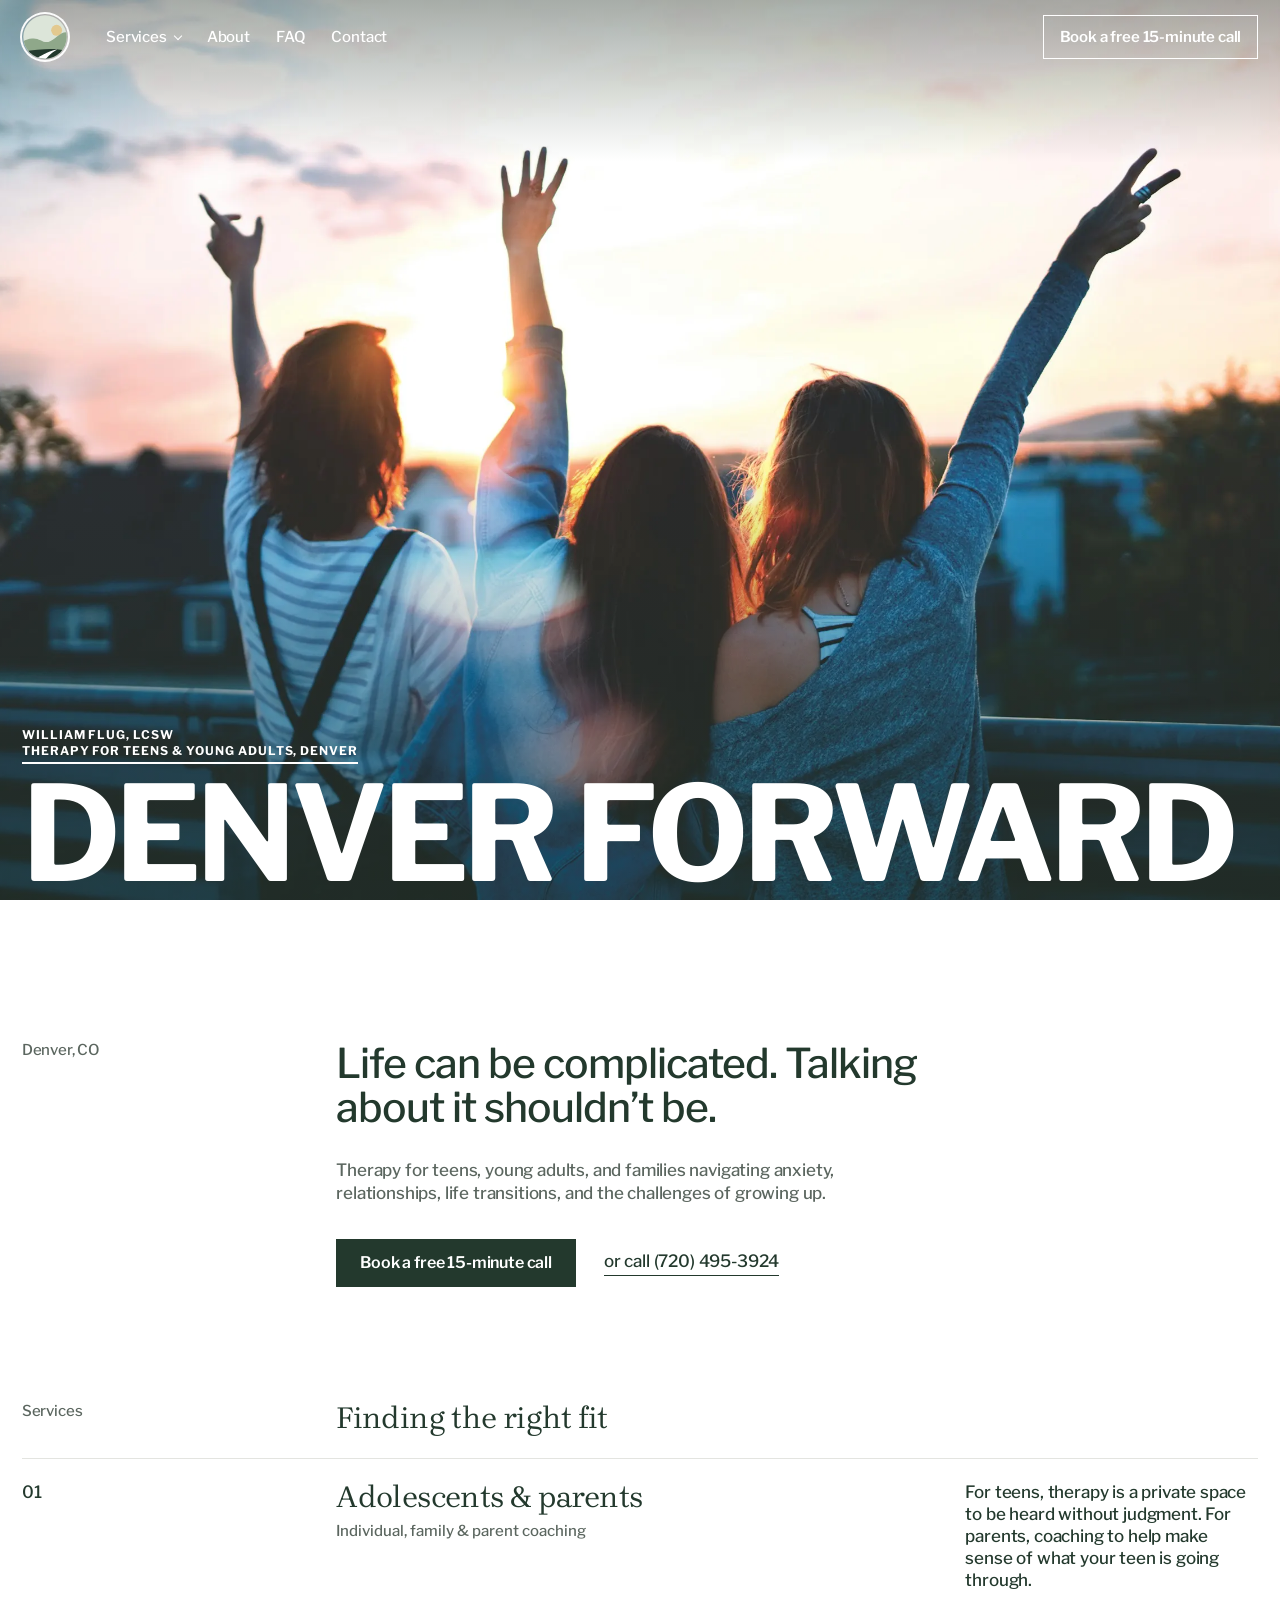
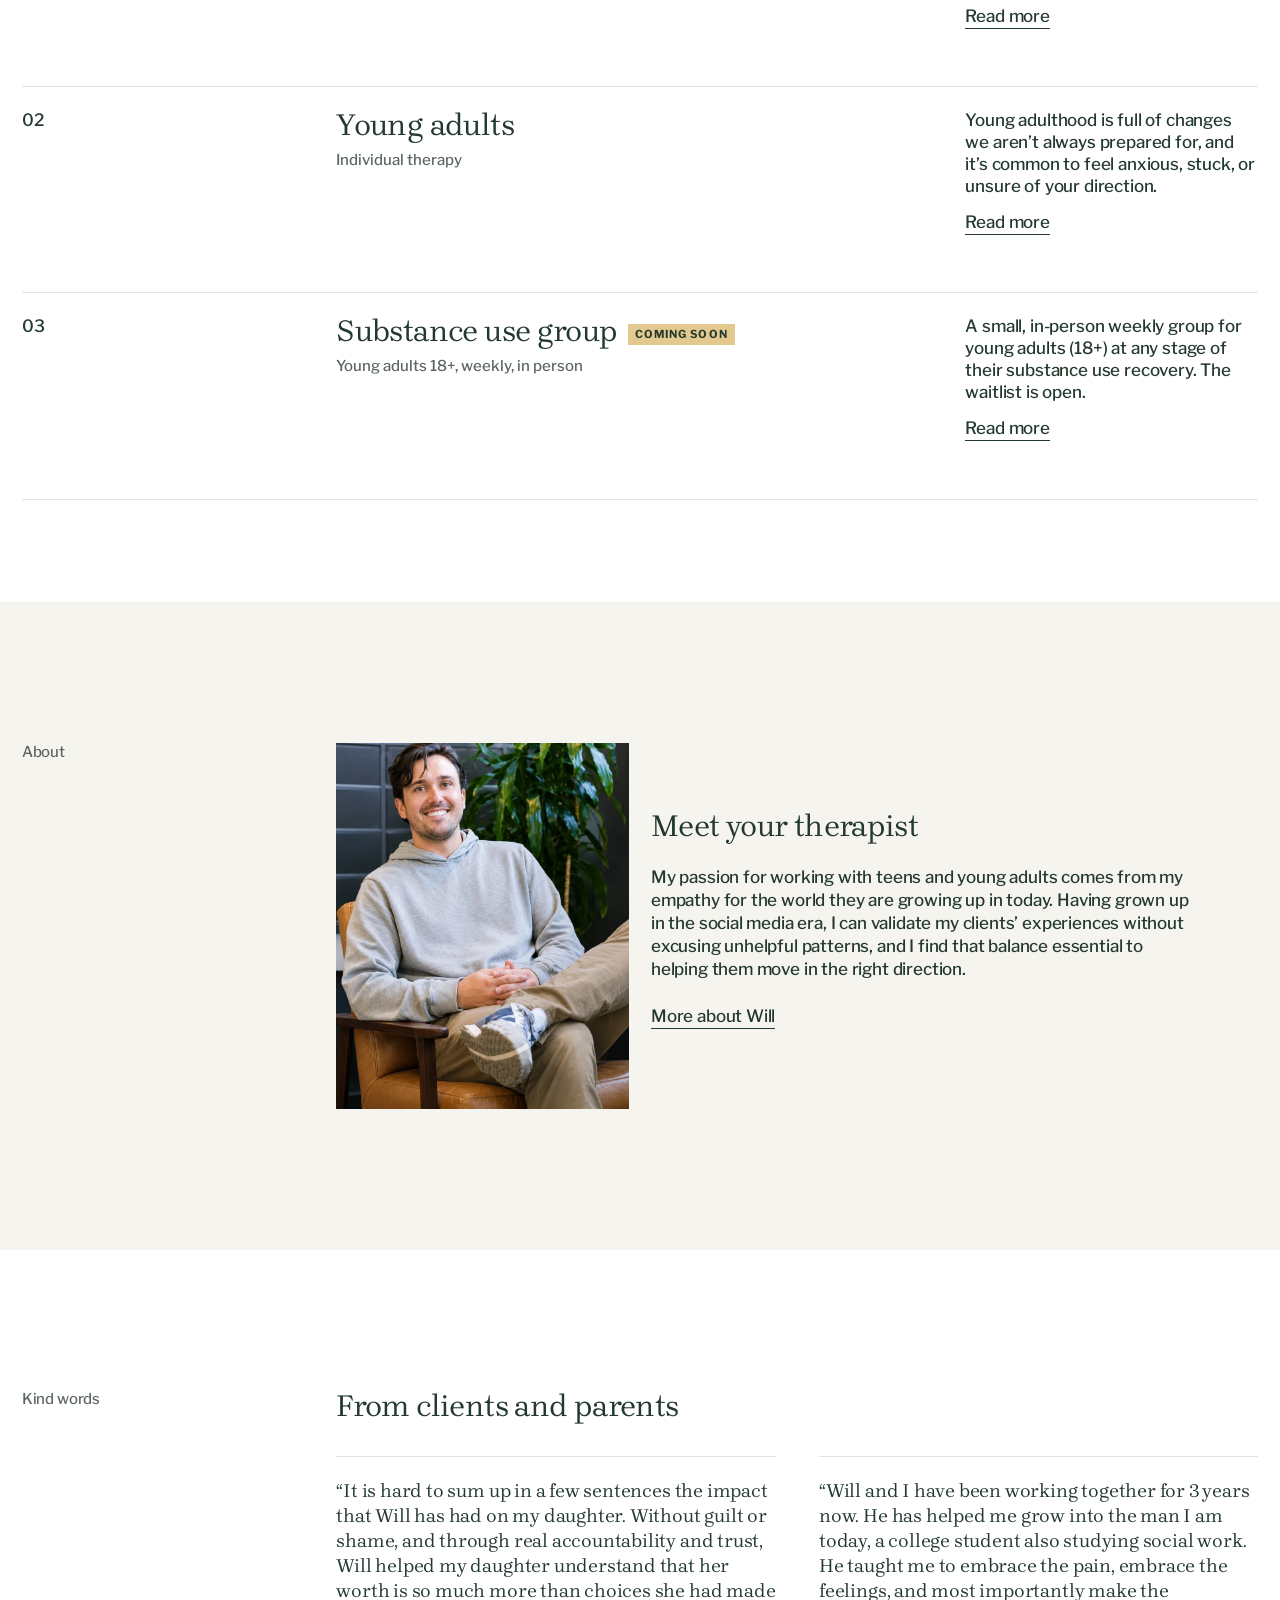
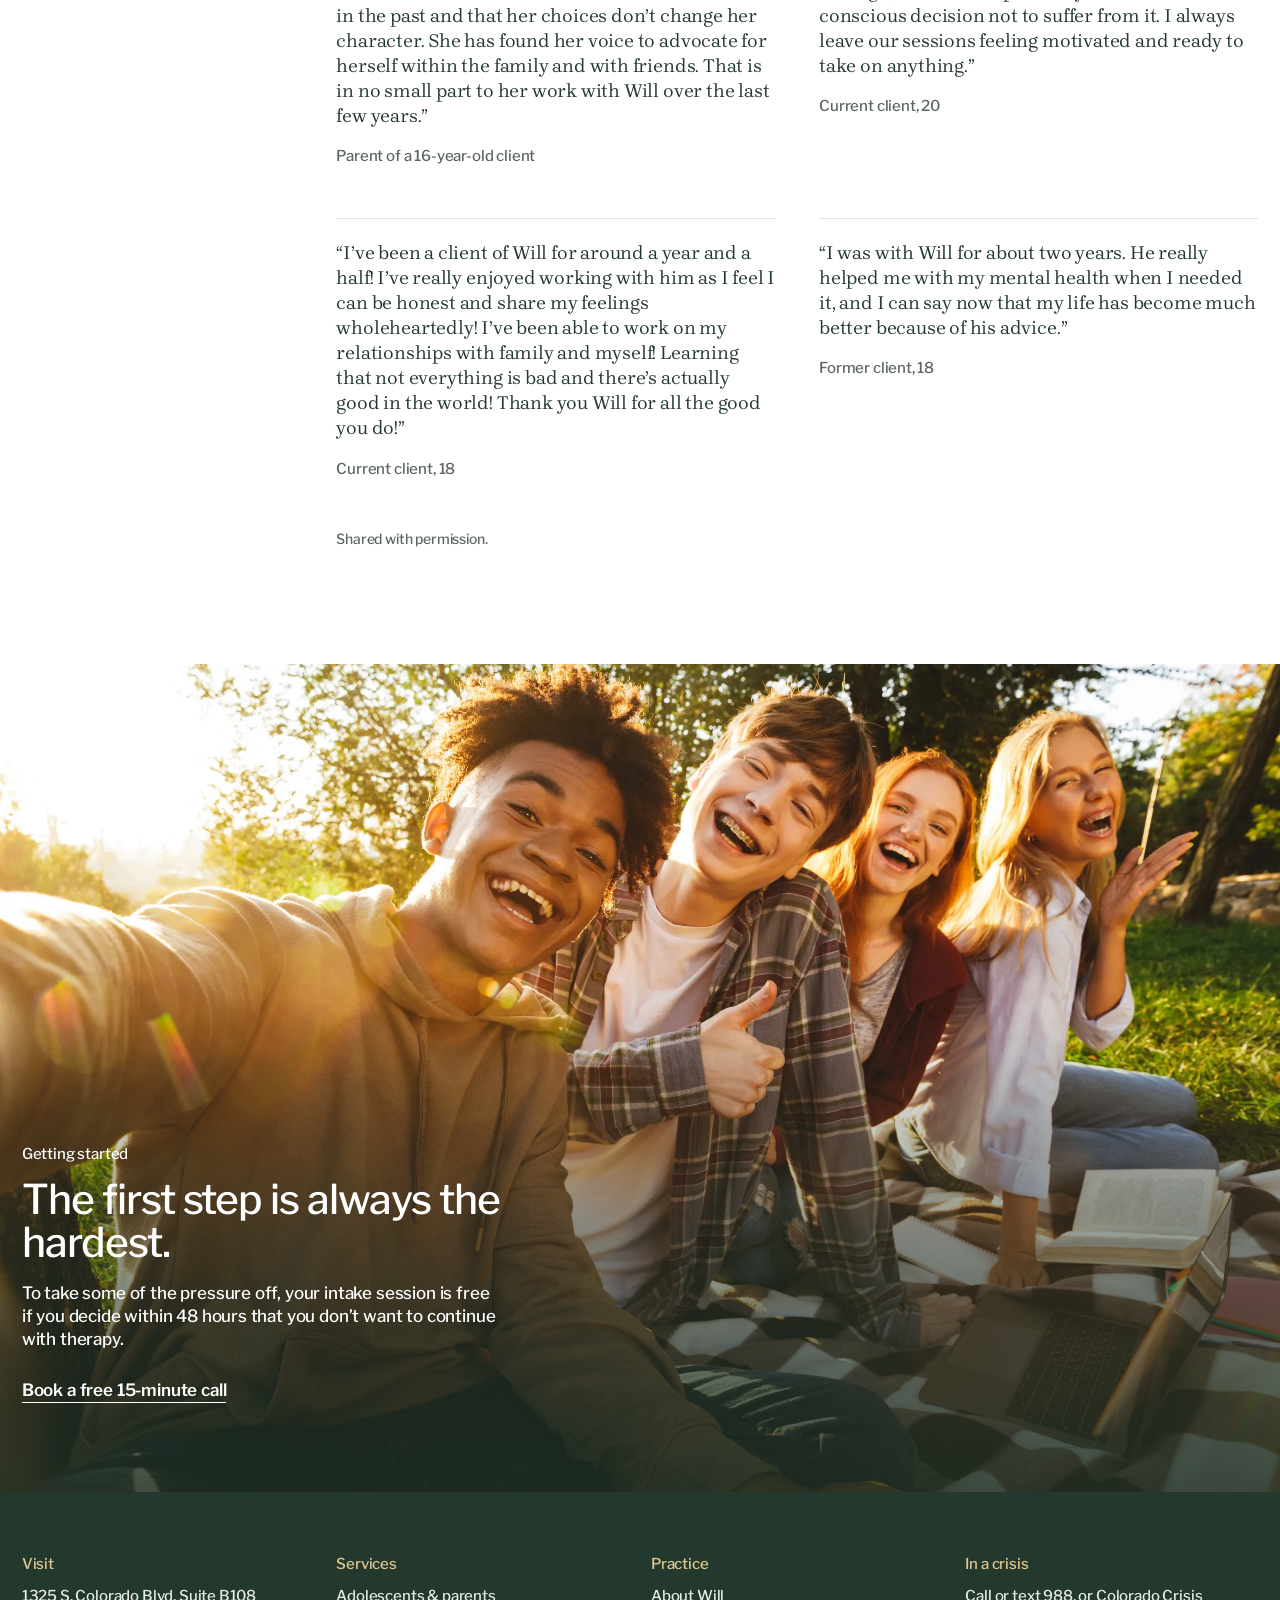
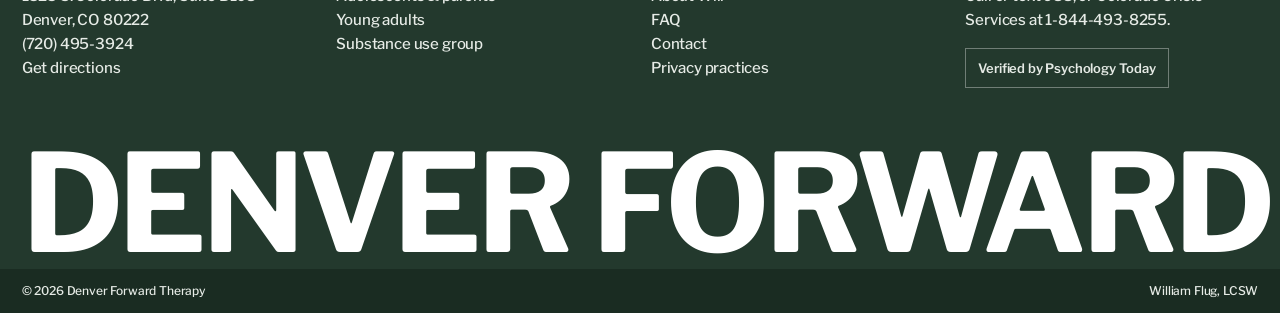
==== commit b8e0ec1b: "Homepage: services heading now reads Finding the right fit" ====
--- a/index.html
+++ b/index.html
@@ -50,7 +50,7 @@
 </section>
 
 <section class="svc" id="services" aria-labelledby="svc-h">
-  <div class="g head"><p class="lab">Services</p><h2 id="svc-h">Who Will works with</h2></div>
+  <div class="g head"><p class="lab">Services</p><h2 id="svc-h">Finding the right fit</h2></div>
   <div class="service g" data-img="0">
     <span class="n">01</span>
     <h3><a class="ul" href="services/adolescents-and-parents/">Adolescents &amp; parents</a><small>Individual, family &amp; parent coaching</small></h3>
--- a/assets/site.css
+++ b/assets/site.css
@@ -173,6 +173,15 @@
 .f .ck{grid-column:1/-1;display:flex;gap:10px;align-items:flex-start;font-size:14px;color:var(--ink)}
 .f .ck input{width:16px;height:16px;margin-top:2px;appearance:auto;accent-color:var(--green);flex:none}
 .f .btn{justify-self:start}
+.f .btn:disabled{opacity:.6;cursor:default}
+.f .hp{position:absolute;left:-9999px;width:1px;height:1px;opacity:0}
+.f .status{grid-column:1/-1;font-size:15px;color:var(--soft);min-height:1.4em;margin-top:-10px}
+.f .status.bad{color:#8a3b2e}
+.sent{grid-column:2/5;max-width:56ch;padding-top:6px}
+.sent h2{font:400 var(--s2)/1.1 var(--serif);letter-spacing:-.02em;margin-bottom:16px}
+.sent p{line-height:1.5;font-weight:400}
+.sent p+p{margin-top:14px}
+.sent:focus{outline:none}
 
 /* footer */
 footer{overflow:hidden;background:var(--green);color:#E6EBE6;font-size:15px;padding:60px 0 0}
